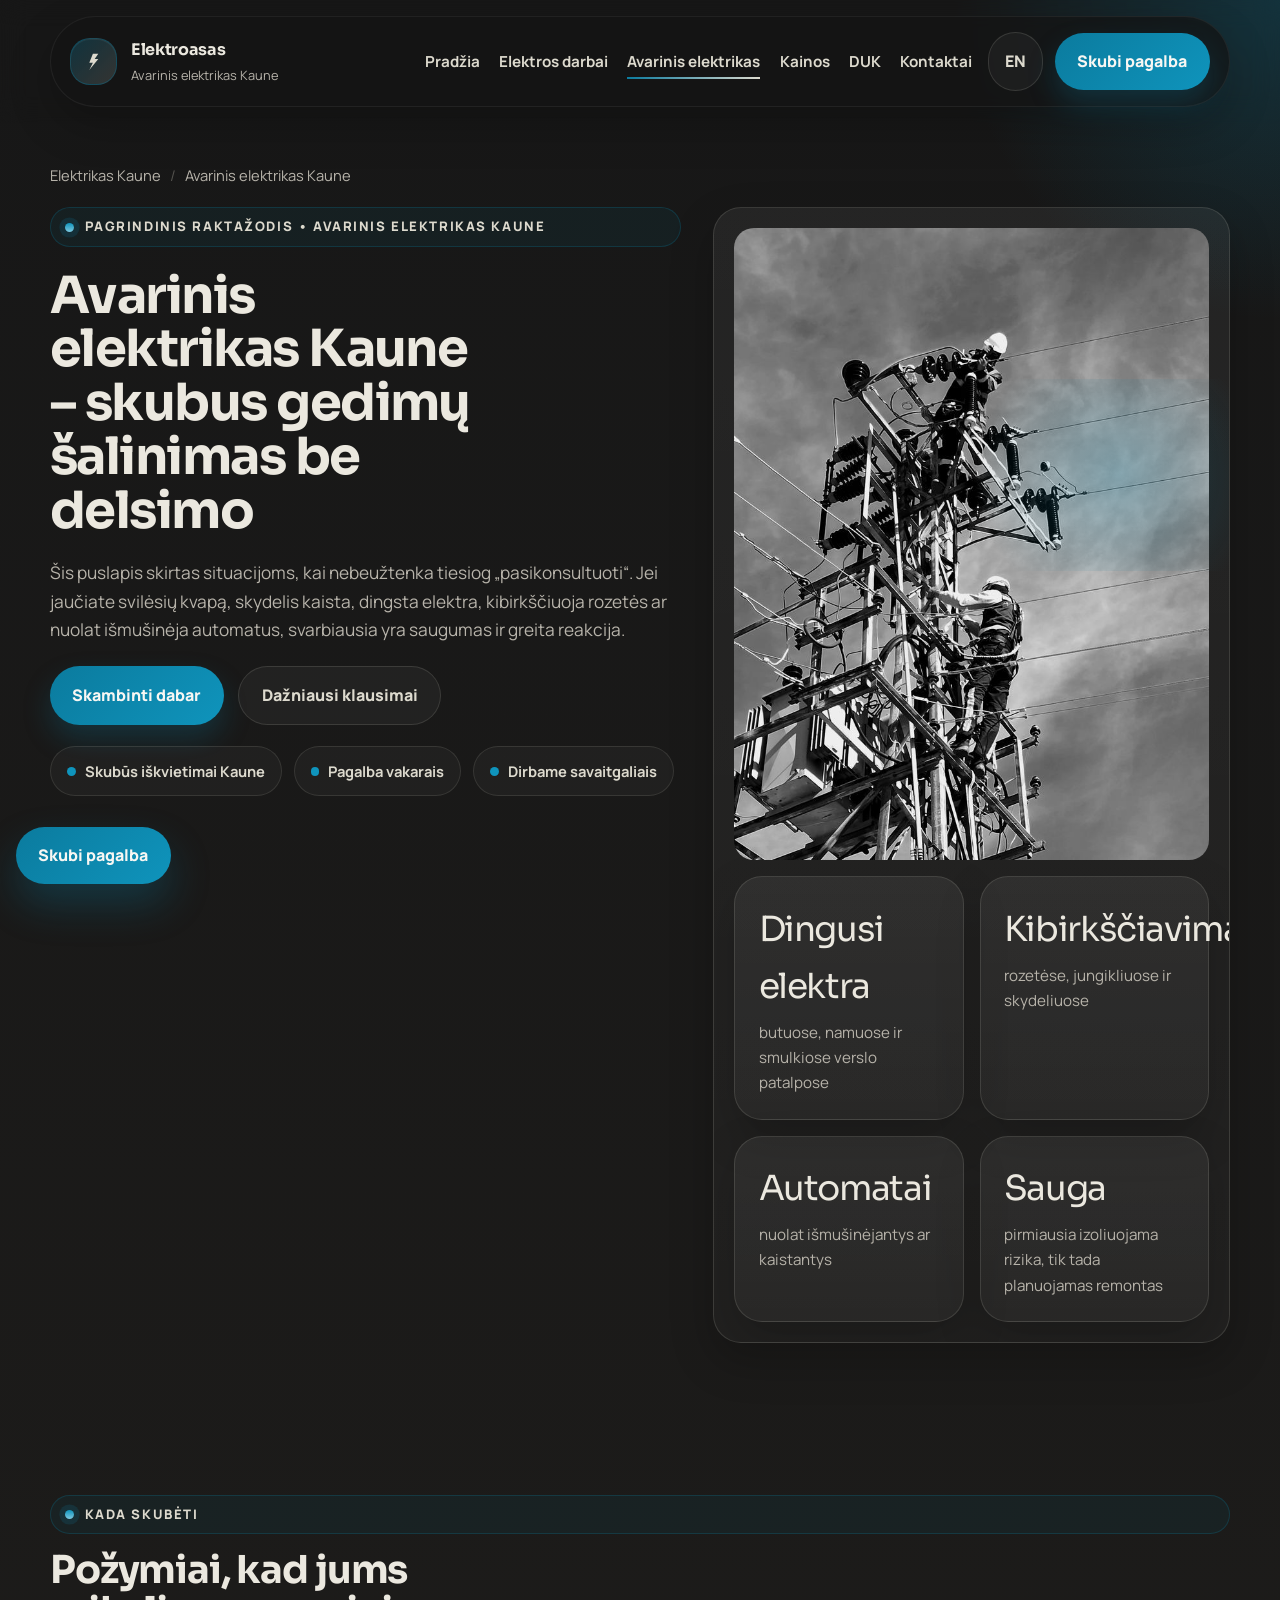
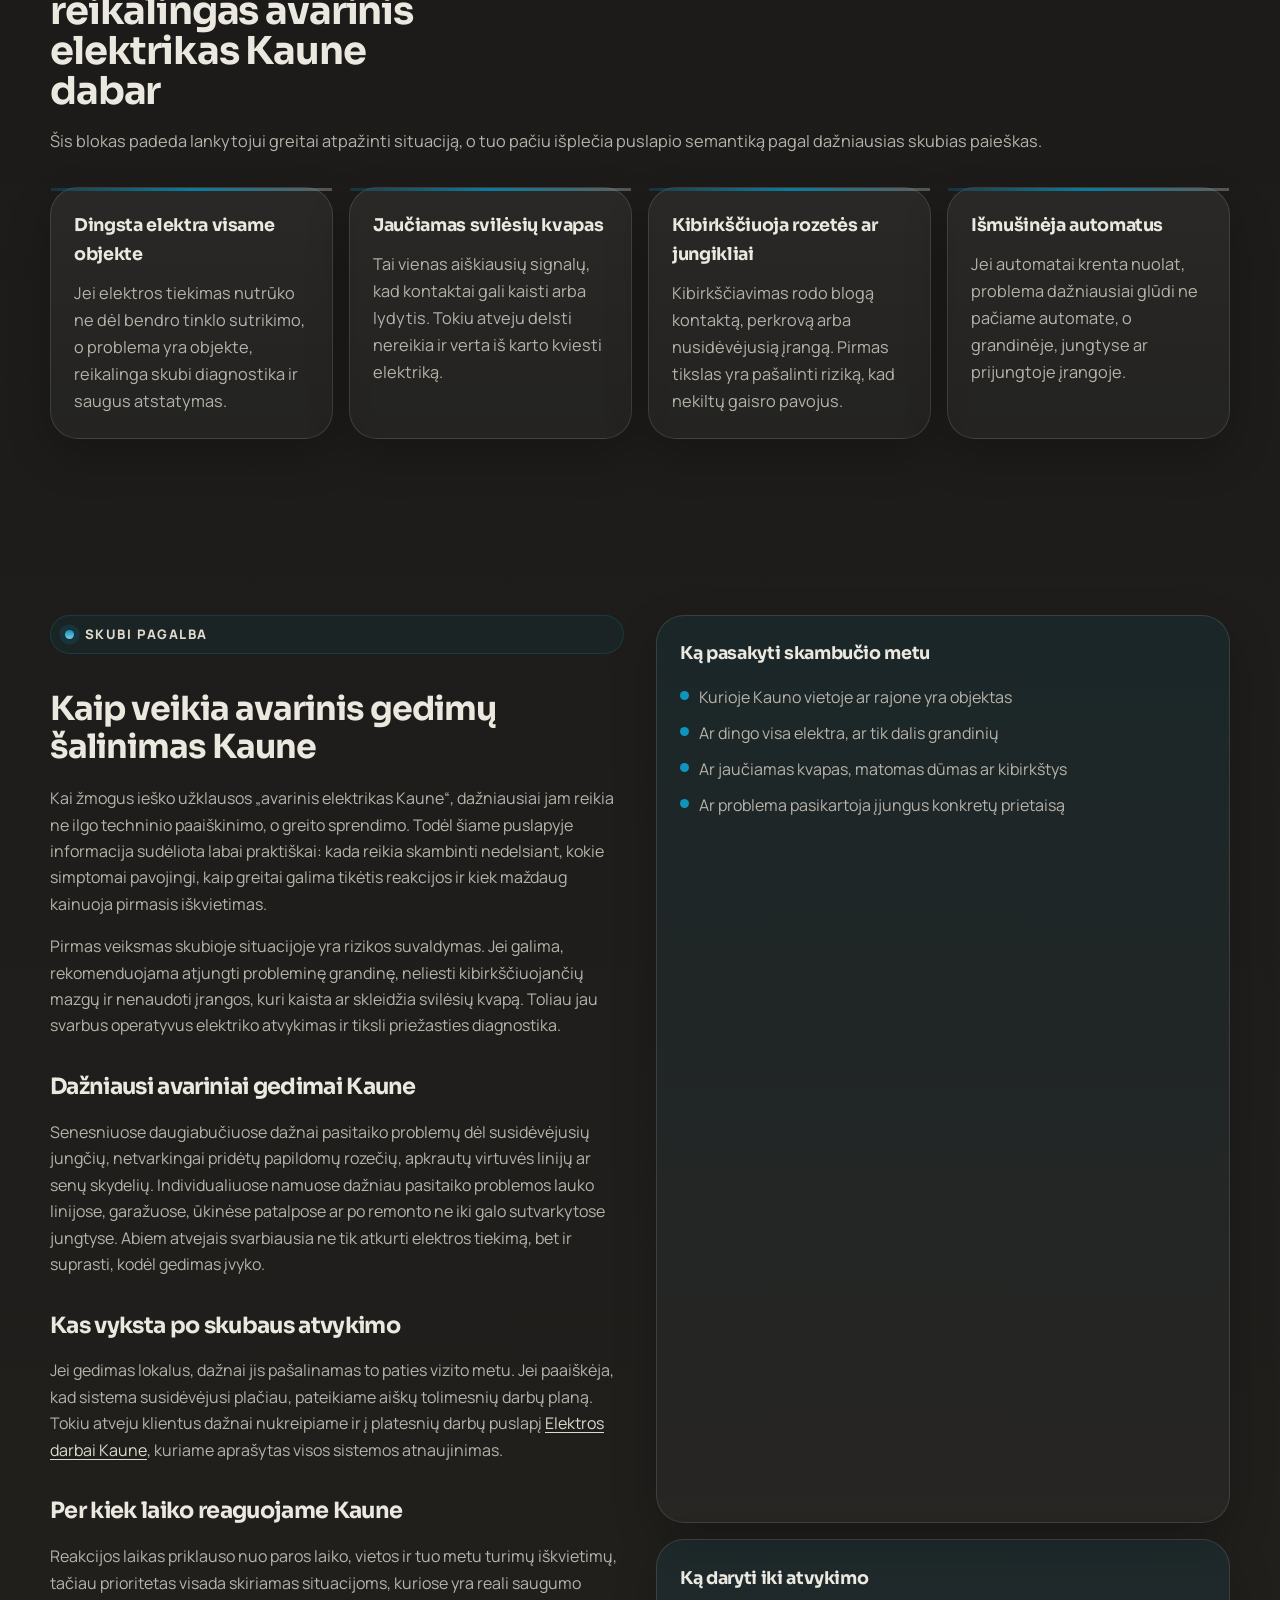
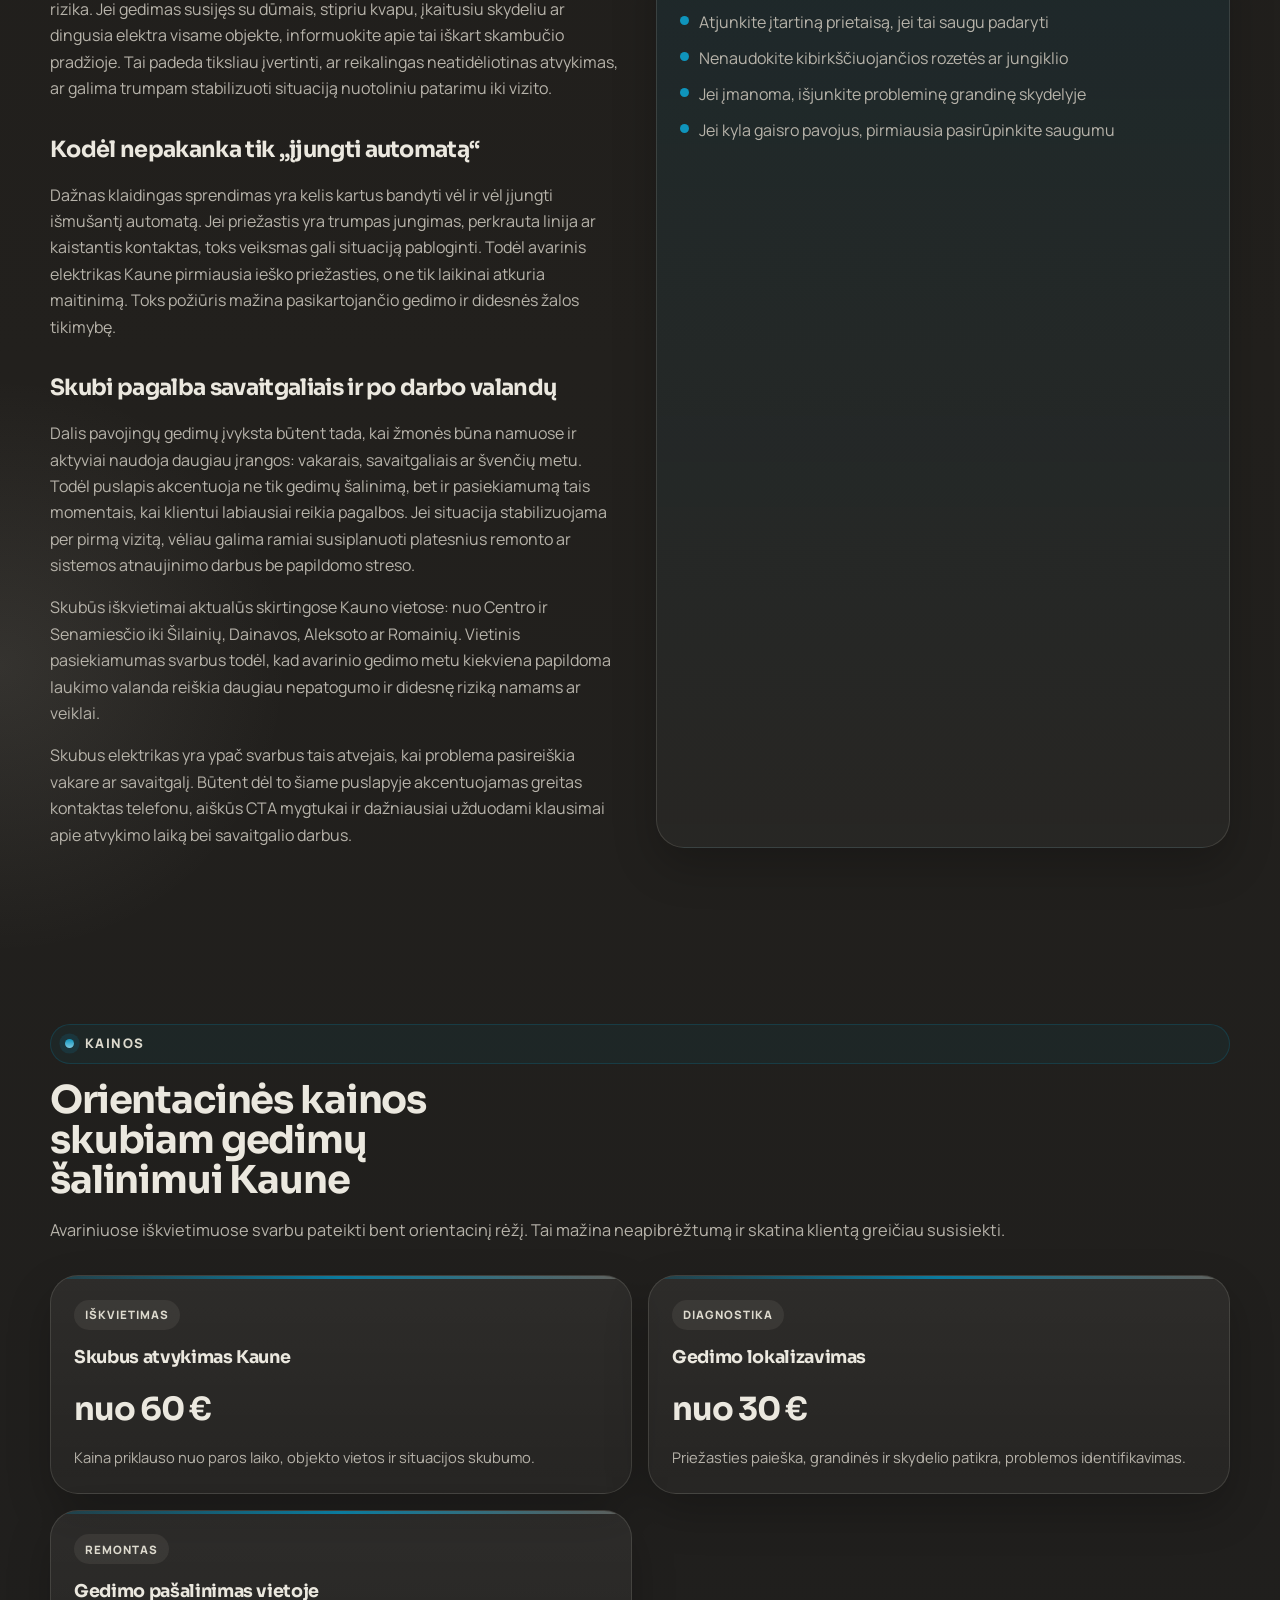
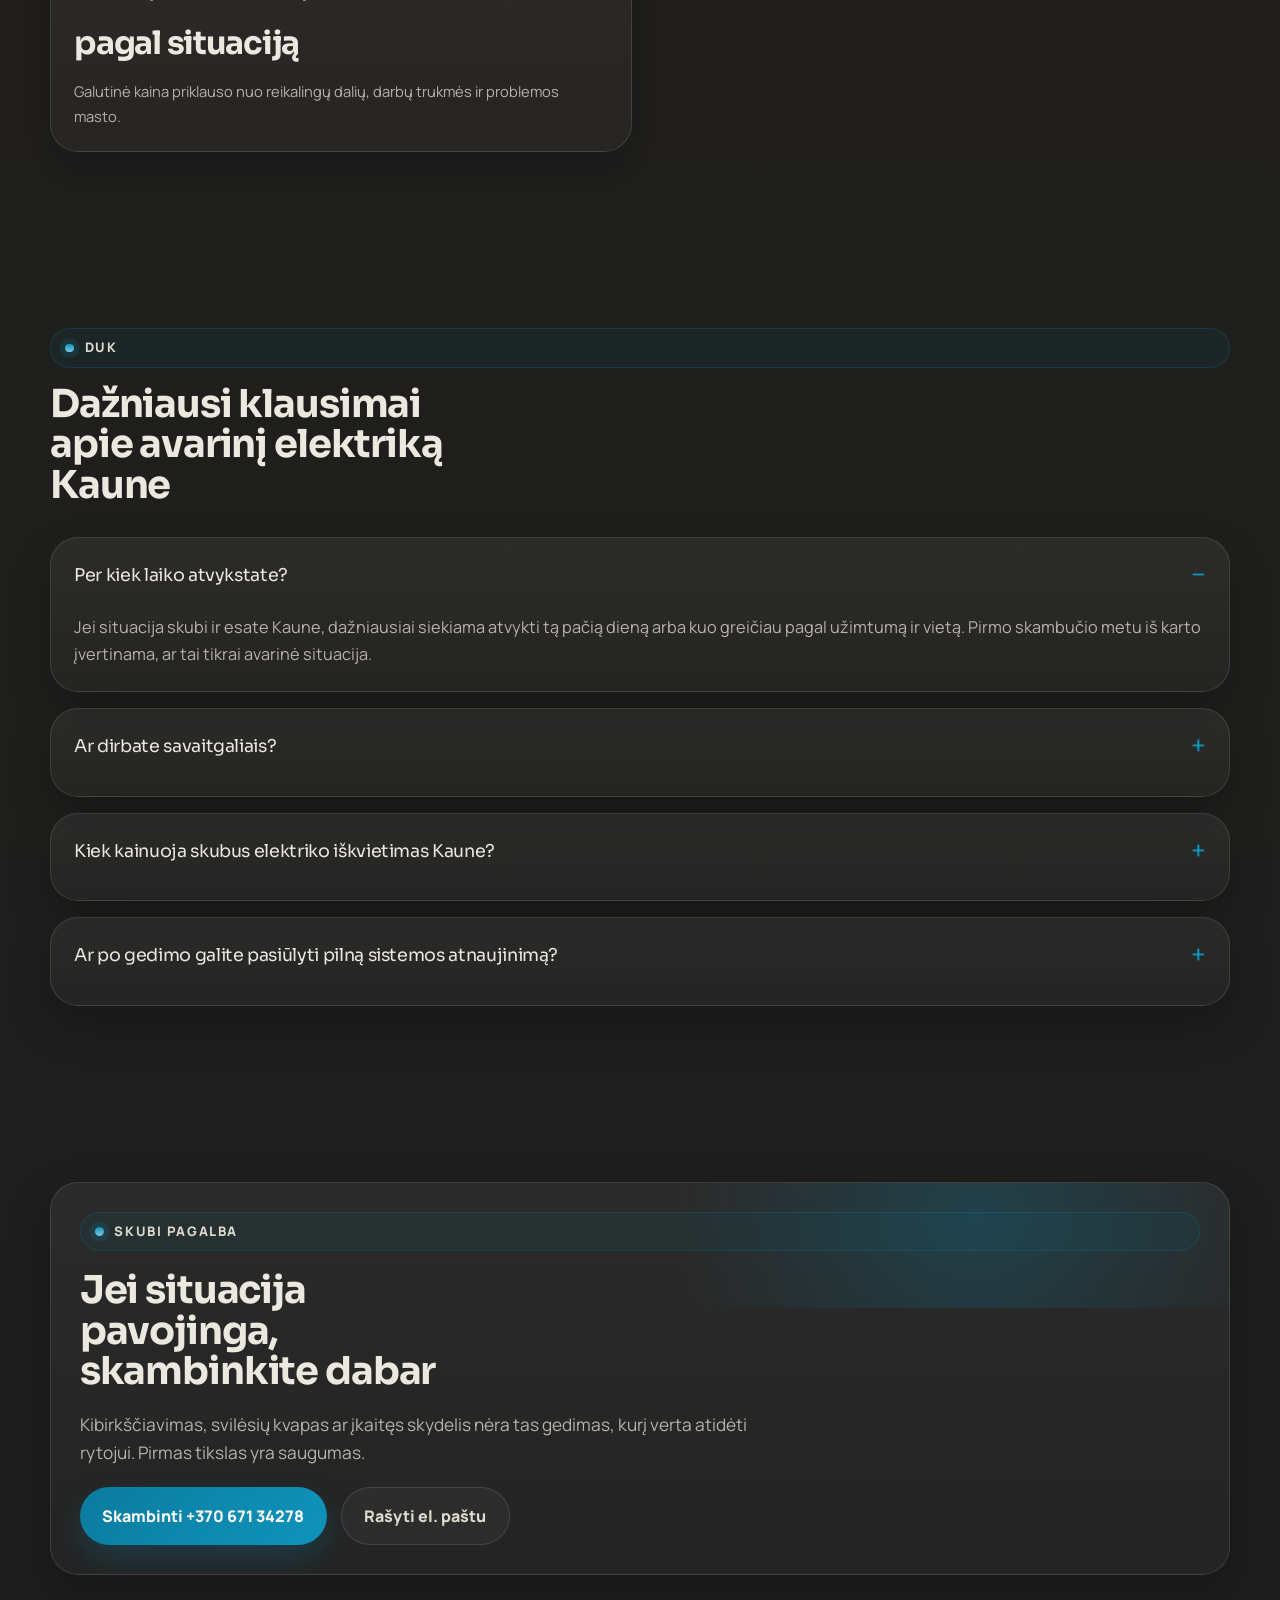
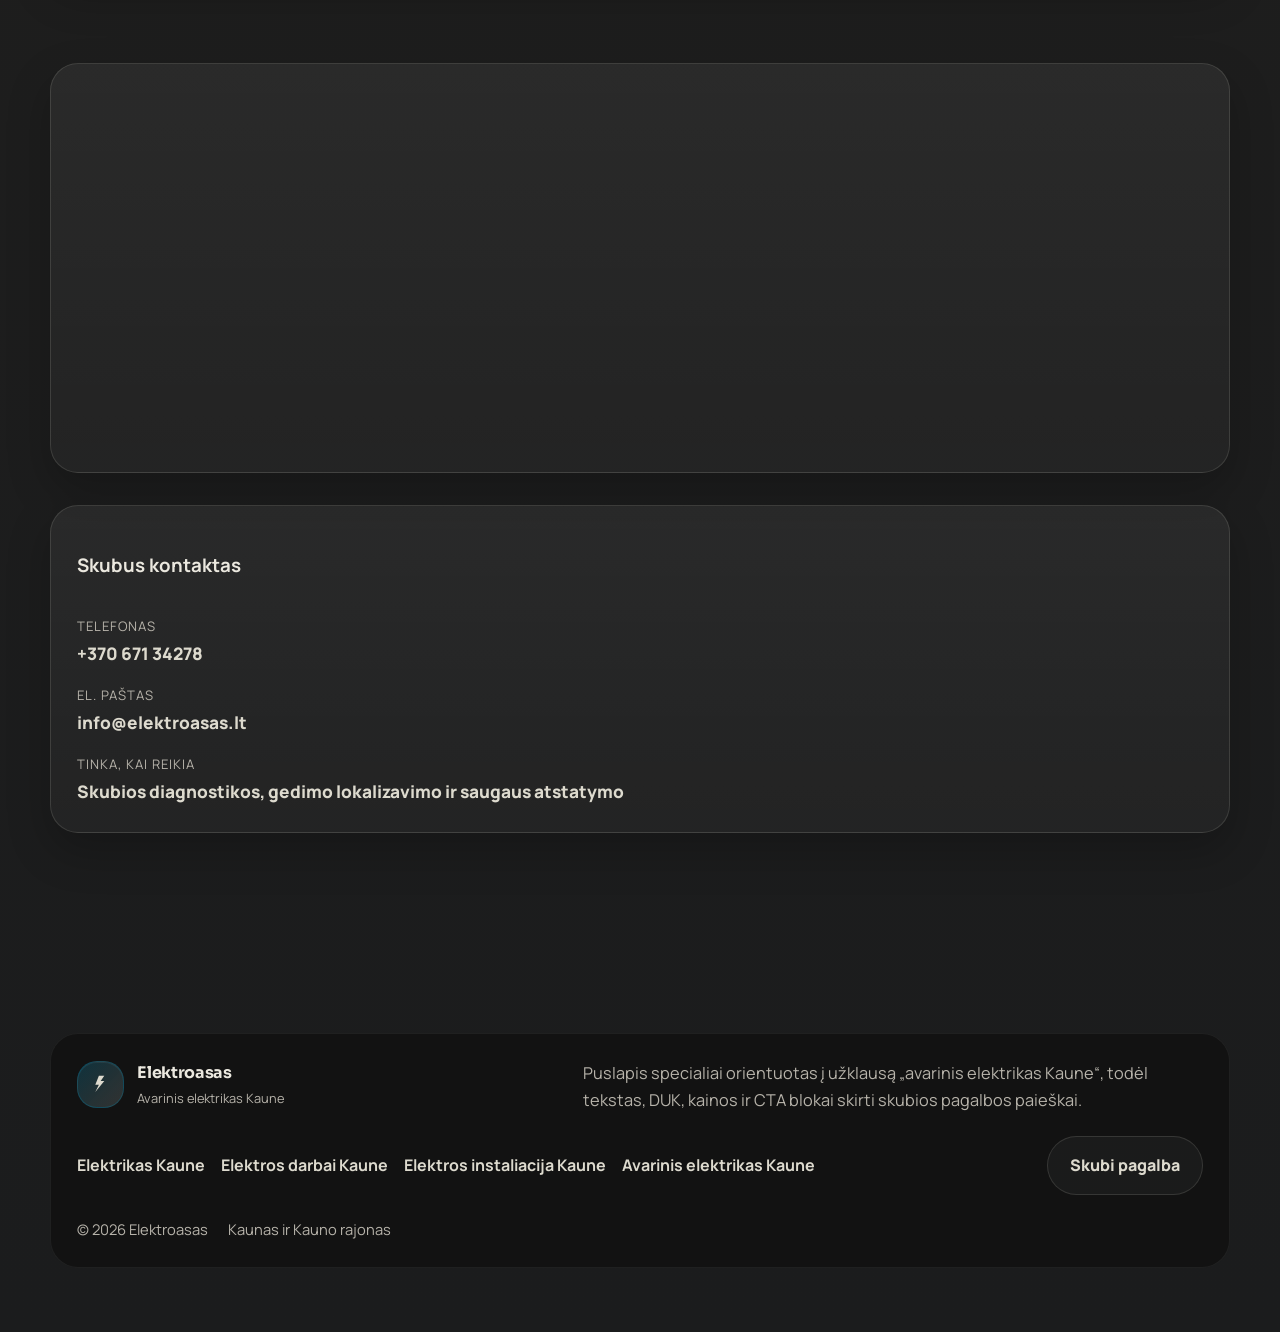
==== avarinis-elektrikas-kaune/index.html @ f8ded27a "Add files via upload" ====
﻿<!DOCTYPE html>
<html lang="lt">
<head>
  <meta charset="UTF-8">
  <meta name="viewport" content="width=device-width, initial-scale=1.0">
  <title>Avarinis elektrikas Kaune | Skubus gedimų šalinimas | Elektroasas</title>
  <meta name="description" content="Avarinis elektrikas Kaune: skubus gedimų šalinimas, išmušinėjantys automatai, dingusi elektra, svilėsių kvapas, kibirkščiavimas ir skydelio problemos. Skambinkite dabar.">
  <meta name="robots" content="index, follow">
  <meta name="theme-color" content="#212121">
  <link rel="canonical" href="./index.html">
  <link rel="alternate" hreflang="lt" href="./index.html">
  <link rel="alternate" hreflang="en" href="../en/index.html">
  <meta property="og:type" content="article">
  <meta property="og:locale" content="lt_LT">
  <meta property="og:title" content="Avarinis elektrikas Kaune | Skubus gedimų šalinimas">
  <meta property="og:description" content="Skubus elektrikas Kaune gedimų šalinimui: dingusi elektra, kibirkščiavimas, skydelio problemos ir savaitgalio iškvietimai.">
  <meta property="og:image" content="../images/paskutinis.jpg">
  <meta property="og:image:alt" content="Avarinis elektrikas Kaune taiso elektros gedimą objekte">
  <link rel="icon" href="../assets/favicon.svg" type="image/svg+xml">
  <link rel="preconnect" href="https://fonts.googleapis.com">
  <link rel="preconnect" href="https://fonts.gstatic.com" crossorigin>
  <link href="https://fonts.googleapis.com/css2?family=Manrope:wght@400;500;700;800&family=Sora:wght@500;700;800&display=swap" rel="stylesheet">
  <link rel="stylesheet" href="../assets/styles.css">
  <script type="application/ld+json">
  {
    "@context": "https://schema.org",
    "@graph": [
      {
        "@type": "Service",
        "@id": "#service",
        "name": "Avarinis elektrikas Kaune",
        "serviceType": "Skubus gedimų šalinimas",
        "areaServed": {
          "@type": "City",
          "name": "Kaunas"
        },
        "provider": {
          "@type": "Electrician",
          "name": "Elektroasas",
          "telephone": "+37067134278"
        },
        "description": "Avarinis elektrikas Kaune, padedantis dingus elektrai, kibirkščiuojant instaliacijai, išmušinėjant automatams ar jaučiant svilėsių kvapą."
      },
      {
        "@type": "BreadcrumbList",
        "@id": "#breadcrumbs",
        "itemListElement": [
          {
            "@type": "ListItem",
            "position": 1,
            "name": "Elektrikas Kaune",
            "item": "../elektrikas-kaune/index.html"
          },
          {
            "@type": "ListItem",
            "position": 2,
            "name": "Avarinis elektrikas Kaune",
            "item": "./index.html"
          }
        ]
      }
    ]
  }
  </script>
</head>
<body>
  <div class="page-shell">
    <header class="site-header">
      <div class="container">
        <div class="header-bar">
          <a class="brand" href="../elektrikas-kaune/index.html" aria-label="Elektroasas pradžia">
            <span class="brand-mark" aria-hidden="true">
              <svg viewBox="0 0 24 24" fill="none">
                <path d="M7 3h10l-4 6h4l-10 12 4-8H7l4-10Z" fill="currentColor"/>
              </svg>
            </span>
            <span class="brand-copy">
              <span class="brand-name">Elektroasas</span>
              <span class="brand-meta">Avarinis elektrikas Kaune</span>
            </span>
          </a>

          <button class="nav-toggle" type="button" data-nav-toggle aria-label="Atidaryti meniu" aria-expanded="false">
            <svg viewBox="0 0 24 24" fill="none" stroke="currentColor" stroke-width="2">
              <path d="M4 7h16M4 12h16M4 17h16"/>
            </svg>
          </button>

          <nav class="nav" data-nav-panel aria-label="Pagrindinė navigacija">
            <div class="nav-links">
              <a class="nav-link" href="../elektrikas-kaune/index.html">Pradžia</a>
              <a class="nav-link" href="../elektros-darbai-kaune/index.html">Elektros darbai</a>
              <a class="nav-link" href="./index.html" aria-current="page">Avarinis elektrikas</a>
              <a class="nav-link" href="#kainos">Kainos</a>
              <a class="nav-link" href="#duk">DUK</a>
              <a class="nav-link" href="#kontaktai">Kontaktai</a>
            </div>
            <div class="nav-actions">
              <a class="language-link" href="../en/index.html" lang="en" hreflang="en">EN</a>
              <a class="nav-phone" href="tel:+37067134278">Skubi pagalba</a>
            </div>
          </nav>
        </div>
      </div>
    </header>

    <main>
      <section class="page-hero">
        <div class="container">
          <ol class="breadcrumbs">
            <li><a href="../elektrikas-kaune/index.html">Elektrikas Kaune</a></li>
            <li><span>Avarinis elektrikas Kaune</span></li>
          </ol>

          <div class="hero-grid">
            <div class="hero-copy reveal">
              <span class="eyebrow">Pagrindinis raktažodis • avarinis elektrikas Kaune</span>
              <h1 class="page-title">Avarinis elektrikas Kaune – skubus gedimų šalinimas be delsimo</h1>
              <p class="lead">Šis puslapis skirtas situacijoms, kai nebeužtenka tiesiog „pasikonsultuoti“. Jei jaučiate svilėsių kvapą, skydelis kaista, dingsta elektra, kibirkščiuoja rozetės ar nuolat išmušinėja automatus, svarbiausia yra saugumas ir greita reakcija.</p>
              <div class="button-row">
                <a class="button button-primary" href="tel:+37067134278">Skambinti dabar</a>
                <a class="button button-secondary" href="#duk">Dažniausi klausimai</a>
              </div>
              <div class="trust-row">
                <span class="trust-pill"><span></span>Skubūs iškvietimai Kaune</span>
                <span class="trust-pill"><span></span>Pagalba vakarais</span>
                <span class="trust-pill"><span></span>Dirbame savaitgaliais</span>
              </div>
            </div>

            <div class="hero-panel reveal" style="--delay: 120ms;">
              <img src="../images/paskutinis.jpg" alt="Avarinis elektrikas Kaune tvarko elektros gedimą" loading="eager">
              <div class="stats-grid">
                <article class="glass-card">
                  <p class="stat-value">Dingusi elektra</p>
                  <p class="stat-label">butuose, namuose ir smulkiose verslo patalpose</p>
                </article>
                <article class="glass-card">
                  <p class="stat-value">Kibirkščiavimas</p>
                  <p class="stat-label">rozetėse, jungikliuose ir skydeliuose</p>
                </article>
                <article class="glass-card">
                  <p class="stat-value">Automatai</p>
                  <p class="stat-label">nuolat išmušinėjantys ar kaistantys</p>
                </article>
                <article class="glass-card">
                  <p class="stat-value">Sauga</p>
                  <p class="stat-label">pirmiausia izoliuojama rizika, tik tada planuojamas remontas</p>
                </article>
              </div>
            </div>
          </div>
        </div>
      </section>

      <section class="section">
        <div class="container">
          <div class="section-head reveal">
            <span class="eyebrow">Kada skubėti</span>
            <h2 class="section-title">Požymiai, kad jums reikalingas avarinis elektrikas Kaune dabar</h2>
            <p class="section-text">Šis blokas padeda lankytojui greitai atpažinti situaciją, o tuo pačiu išplečia puslapio semantiką pagal dažniausias skubias paieškas.</p>
          </div>

          <div class="cards-grid cards-4">
            <article class="detail-card reveal">
              <h3>Dingsta elektra visame objekte</h3>
              <p class="card-text">Jei elektros tiekimas nutrūko ne dėl bendro tinklo sutrikimo, o problema yra objekte, reikalinga skubi diagnostika ir saugus atstatymas.</p>
            </article>
            <article class="detail-card reveal" style="--delay: 70ms;">
              <h3>Jaučiamas svilėsių kvapas</h3>
              <p class="card-text">Tai vienas aiškiausių signalų, kad kontaktai gali kaisti arba lydytis. Tokiu atveju delsti nereikia ir verta iš karto kviesti elektriką.</p>
            </article>
            <article class="detail-card reveal" style="--delay: 140ms;">
              <h3>Kibirkščiuoja rozetės ar jungikliai</h3>
              <p class="card-text">Kibirkščiavimas rodo blogą kontaktą, perkrovą arba nusidėvėjusią įrangą. Pirmas tikslas yra pašalinti riziką, kad nekiltų gaisro pavojus.</p>
            </article>
            <article class="detail-card reveal" style="--delay: 210ms;">
              <h3>Išmušinėja automatus</h3>
              <p class="card-text">Jei automatai krenta nuolat, problema dažniausiai glūdi ne pačiame automate, o grandinėje, jungtyse ar prijungtoje įrangoje.</p>
            </article>
          </div>
        </div>
      </section>

      <section class="section">
        <div class="container">
          <div class="split-grid">
            <article class="seo-copy reveal">
              <span class="eyebrow">Skubi pagalba</span>
              <h2>Kaip veikia avarinis gedimų šalinimas Kaune</h2>
              <p>Kai žmogus ieško užklausos „avarinis elektrikas Kaune“, dažniausiai jam reikia ne ilgo techninio paaiškinimo, o greito sprendimo. Todėl šiame puslapyje informacija sudėliota labai praktiškai: kada reikia skambinti nedelsiant, kokie simptomai pavojingi, kaip greitai galima tikėtis reakcijos ir kiek maždaug kainuoja pirmasis iškvietimas.</p>
              <p>Pirmas veiksmas skubioje situacijoje yra rizikos suvaldymas. Jei galima, rekomenduojama atjungti probleminę grandinę, neliesti kibirkščiuojančių mazgų ir nenaudoti įrangos, kuri kaista ar skleidžia svilėsių kvapą. Toliau jau svarbus operatyvus elektriko atvykimas ir tiksli priežasties diagnostika.</p>
              <h3>Dažniausi avariniai gedimai Kaune</h3>
              <p>Senesniuose daugiabučiuose dažnai pasitaiko problemų dėl susidėvėjusių jungčių, netvarkingai pridėtų papildomų rozečių, apkrautų virtuvės linijų ar senų skydelių. Individualiuose namuose dažniau pasitaiko problemos lauko linijose, garažuose, ūkinėse patalpose ar po remonto ne iki galo sutvarkytose jungtyse. Abiem atvejais svarbiausia ne tik atkurti elektros tiekimą, bet ir suprasti, kodėl gedimas įvyko.</p>
              <h3>Kas vyksta po skubaus atvykimo</h3>
              <p>Jei gedimas lokalus, dažnai jis pašalinamas to paties vizito metu. Jei paaiškėja, kad sistema susidėvėjusi plačiau, pateikiame aiškų tolimesnių darbų planą. Tokiu atveju klientus dažnai nukreipiame ir į platesnių darbų puslapį <a class="text-link" href="../elektros-darbai-kaune/index.html">Elektros darbai Kaune</a>, kuriame aprašytas visos sistemos atnaujinimas.</p>
              <h3>Per kiek laiko reaguojame Kaune</h3>
              <p>Reakcijos laikas priklauso nuo paros laiko, vietos ir tuo metu turimų iškvietimų, tačiau prioritetas visada skiriamas situacijoms, kuriose yra reali saugumo rizika. Jei gedimas susijęs su dūmais, stipriu kvapu, įkaitusiu skydeliu ar dingusia elektra visame objekte, informuokite apie tai iškart skambučio pradžioje. Tai padeda tiksliau įvertinti, ar reikalingas neatidėliotinas atvykimas, ar galima trumpam stabilizuoti situaciją nuotoliniu patarimu iki vizito.</p>
              <h3>Kodėl nepakanka tik „įjungti automatą“</h3>
              <p>Dažnas klaidingas sprendimas yra kelis kartus bandyti vėl ir vėl įjungti išmušantį automatą. Jei priežastis yra trumpas jungimas, perkrauta linija ar kaistantis kontaktas, toks veiksmas gali situaciją pabloginti. Todėl avarinis elektrikas Kaune pirmiausia ieško priežasties, o ne tik laikinai atkuria maitinimą. Toks požiūris mažina pasikartojančio gedimo ir didesnės žalos tikimybę.</p>
              <h3>Skubi pagalba savaitgaliais ir po darbo valandų</h3>
              <p>Dalis pavojingų gedimų įvyksta būtent tada, kai žmonės būna namuose ir aktyviai naudoja daugiau įrangos: vakarais, savaitgaliais ar švenčių metu. Todėl puslapis akcentuoja ne tik gedimų šalinimą, bet ir pasiekiamumą tais momentais, kai klientui labiausiai reikia pagalbos. Jei situacija stabilizuojama per pirmą vizitą, vėliau galima ramiai susiplanuoti platesnius remonto ar sistemos atnaujinimo darbus be papildomo streso.</p>
              <p>Skubūs iškvietimai aktualūs skirtingose Kauno vietose: nuo Centro ir Senamiesčio iki Šilainių, Dainavos, Aleksoto ar Romainių. Vietinis pasiekiamumas svarbus todėl, kad avarinio gedimo metu kiekviena papildoma laukimo valanda reiškia daugiau nepatogumo ir didesnę riziką namams ar veiklai.</p>
              <p>Skubus elektrikas yra ypač svarbus tais atvejais, kai problema pasireiškia vakare ar savaitgalį. Būtent dėl to šiame puslapyje akcentuojamas greitas kontaktas telefonu, aiškūs CTA mygtukai ir dažniausiai užduodami klausimai apie atvykimo laiką bei savaitgalio darbus.</p>
            </article>

            <div class="panel-grid reveal" style="--delay: 120ms;">
              <article class="notice-card">
                <h3>Ką pasakyti skambučio metu</h3>
                <ul class="check-list">
                  <li>Kurioje Kauno vietoje ar rajone yra objektas</li>
                  <li>Ar dingo visa elektra, ar tik dalis grandinių</li>
                  <li>Ar jaučiamas kvapas, matomas dūmas ar kibirkštys</li>
                  <li>Ar problema pasikartoja įjungus konkretų prietaisą</li>
                </ul>
              </article>
              <article class="notice-card">
                <h3>Ką daryti iki atvykimo</h3>
                <ul class="check-list">
                  <li>Atjunkite įtartiną prietaisą, jei tai saugu padaryti</li>
                  <li>Nenaudokite kibirkščiuojančios rozetės ar jungiklio</li>
                  <li>Jei įmanoma, išjunkite probleminę grandinę skydelyje</li>
                  <li>Jei kyla gaisro pavojus, pirmiausia pasirūpinkite saugumu</li>
                </ul>
              </article>
            </div>
          </div>
        </div>
      </section>

      <section class="section" id="kainos">
        <div class="container">
          <div class="section-head reveal">
            <span class="eyebrow">Kainos</span>
            <h2 class="section-title">Orientacinės kainos skubiam gedimų šalinimui Kaune</h2>
            <p class="section-text">Avariniuose iškvietimuose svarbu pateikti bent orientacinį rėžį. Tai mažina neapibrėžtumą ir skatina klientą greičiau susisiekti.</p>
          </div>

          <div class="pricing-grid pricing-3">
            <article class="pricing-card reveal">
              <span class="card-tag">Iškvietimas</span>
              <h3>Skubus atvykimas Kaune</h3>
              <p class="pricing-price"><strong>nuo 60 €</strong></p>
              <p class="pricing-note">Kaina priklauso nuo paros laiko, objekto vietos ir situacijos skubumo.</p>
            </article>
            <article class="pricing-card reveal" style="--delay: 80ms;">
              <span class="card-tag">Diagnostika</span>
              <h3>Gedimo lokalizavimas</h3>
              <p class="pricing-price"><strong>nuo 30 €</strong></p>
              <p class="pricing-note">Priežasties paieška, grandinės ir skydelio patikra, problemos identifikavimas.</p>
            </article>
            <article class="pricing-card reveal" style="--delay: 160ms;">
              <span class="card-tag">Remontas</span>
              <h3>Gedimo pašalinimas vietoje</h3>
              <p class="pricing-price"><strong>pagal situaciją</strong></p>
              <p class="pricing-note">Galutinė kaina priklauso nuo reikalingų dalių, darbų trukmės ir problemos masto.</p>
            </article>
          </div>
        </div>
      </section>

      <section class="section" id="duk">
        <div class="container">
          <div class="section-head reveal">
            <span class="eyebrow">DUK</span>
            <h2 class="section-title">Dažniausi klausimai apie avarinį elektriką Kaune</h2>
          </div>

          <div class="faq-list">
            <details class="faq-item reveal" open>
              <summary>Per kiek laiko atvykstate?</summary>
              <p class="faq-answer">Jei situacija skubi ir esate Kaune, dažniausiai siekiama atvykti tą pačią dieną arba kuo greičiau pagal užimtumą ir vietą. Pirmo skambučio metu iš karto įvertinama, ar tai tikrai avarinė situacija.</p>
            </details>
            <details class="faq-item reveal" style="--delay: 60ms;">
              <summary>Ar dirbate savaitgaliais?</summary>
              <p class="faq-answer">Taip, avarinis elektrikas Kaune gali atvykti ir savaitgaliais, kai problema nebegali laukti darbo dienos. Tai ypač aktualu kibirkščiavimo, kvapo ar visiško elektros dingimo atvejais.</p>
            </details>
            <details class="faq-item reveal" style="--delay: 120ms;">
              <summary>Kiek kainuoja skubus elektriko iškvietimas Kaune?</summary>
              <p class="faq-answer">Skubaus iškvietimo kaina dažniausiai prasideda nuo 60 eurų, tačiau tikslų įvertinimą lemia atvykimo laikas, gedimo sudėtingumas ir tai, ar remontas atliekamas iš karto vietoje.</p>
            </details>
            <details class="faq-item reveal" style="--delay: 180ms;">
              <summary>Ar po gedimo galite pasiūlyti pilną sistemos atnaujinimą?</summary>
              <p class="faq-answer">Taip. Jei paaiškėja, kad problema susijusi su visa instaliacija ar skydeliu, galime suplanuoti platesnius darbus. Tokiais atvejais tęsiame projektą kaip pilnus elektros darbus Kaune.</p>
            </details>
          </div>
        </div>
      </section>

      <section class="section" id="kontaktai">
        <div class="container">
          <div class="cta-panel reveal">
            <span class="eyebrow">Skubi pagalba</span>
            <h2 class="cta-title">Jei situacija pavojinga, skambinkite dabar</h2>
            <p class="lead">Kibirkščiavimas, svilėsių kvapas ar įkaitęs skydelis nėra tas gedimas, kurį verta atidėti rytojui. Pirmas tikslas yra saugumas.</p>
            <div class="button-row">
              <a class="button button-primary" href="tel:+37067134278">Skambinti +370 671 34278</a>
              <a class="button button-secondary" href="mailto:info@elektroasas.lt">Rašyti el. paštu</a>
            </div>
          </div>

          <div class="contact-grid section">
            <div class="map-card reveal">
              <iframe title="Avarinio elektriko Kaune aptarnaujama teritorija" loading="lazy" referrerpolicy="no-referrer-when-downgrade" src="https://www.google.com/maps?q=Kaunas%2C%20Lithuania&z=12&output=embed"></iframe>
            </div>
            <aside class="contact-card reveal" style="--delay: 100ms;">
              <h3>Skubus kontaktas</h3>
              <div class="contact-line">
                <span class="contact-label">Telefonas</span>
                <a class="contact-value" href="tel:+37067134278">+370 671 34278</a>
              </div>
              <div class="contact-line">
                <span class="contact-label">El. paštas</span>
                <a class="contact-value" href="mailto:info@elektroasas.lt">info@elektroasas.lt</a>
              </div>
              <div class="contact-line">
                <span class="contact-label">Tinka, kai reikia</span>
                <span class="contact-value">Skubios diagnostikos, gedimo lokalizavimo ir saugaus atstatymo</span>
              </div>
            </aside>
          </div>
        </div>
      </section>
    </main>

    <footer class="footer">
      <div class="container">
        <div class="footer-inner">
          <div class="footer-top">
            <div>
              <a class="brand" href="../elektrikas-kaune/index.html">
                <span class="brand-mark" aria-hidden="true">
                  <svg viewBox="0 0 24 24" fill="none">
                    <path d="M7 3h10l-4 6h4l-10 12 4-8H7l4-10Z" fill="currentColor"/>
                  </svg>
                </span>
                <span class="brand-copy">
                  <span class="brand-name">Elektroasas</span>
                  <span class="brand-meta">Avarinis elektrikas Kaune</span>
                </span>
              </a>
            </div>
            <p class="footer-copy">Puslapis specialiai orientuotas į užklausą „avarinis elektrikas Kaune“, todėl tekstas, DUK, kainos ir CTA blokai skirti skubios pagalbos paieškai.</p>
          </div>
          <div class="footer-nav">
            <div class="footer-links">
              <a href="../elektrikas-kaune/index.html">Elektrikas Kaune</a>
              <a href="../elektros-darbai-kaune/index.html">Elektros darbai Kaune</a>
              <a href="../elektros-instaliacija-kaune/index.html">Elektros instaliacija Kaune</a>
              <a href="./index.html">Avarinis elektrikas Kaune</a>
            </div>
            <a class="button button-secondary" href="tel:+37067134278">Skubi pagalba</a>
          </div>
          <div class="footer-meta">
            <span>© <span data-year></span> Elektroasas</span>
            <span>Kaunas ir Kauno rajonas</span>
          </div>
        </div>
      </div>
    </footer>

    <div class="sticky-call">
      <a class="button button-primary" href="tel:+37067134278">Skubi pagalba</a>
    </div>
  </div>

  <script src="../assets/app.js"></script>
</body>
</html>
---- assets/styles.css ----
:root {
  --color-dark: #212121;
  --color-dark-soft: #2b2b2b;
  --color-accent: #0b7b9e;
  --color-accent-strong: #0f94bc;
  --color-light: #dddace;
  --color-white: #f8f7f3;
  --color-text: #ebe8df;
  --color-muted: #b7b3aa;
  --color-border: rgba(221, 218, 206, 0.14);
  --color-shadow: rgba(0, 0, 0, 0.28);
  --max-width: 1180px;
  --radius-lg: 28px;
  --radius-md: 22px;
  --shadow-lg: 0 28px 70px var(--color-shadow);
  --shadow-md: 0 18px 44px rgba(0, 0, 0, 0.22);
  --transition: 220ms ease;
}

*,
*::before,
*::after {
  box-sizing: border-box;
}

html {
  scroll-behavior: smooth;
}

body {
  margin: 0;
  font-family: "Manrope", system-ui, sans-serif;
  color: var(--color-text);
  background:
    radial-gradient(circle at top right, rgba(11, 123, 158, 0.28), transparent 20rem),
    radial-gradient(circle at left center, rgba(221, 218, 206, 0.1), transparent 18rem),
    linear-gradient(180deg, #171717 0%, #22201d 46%, #1b1c1d 100%);
  min-height: 100vh;
  line-height: 1.65;
}

body::before {
  content: "";
  position: fixed;
  inset: 0;
  background-image:
    linear-gradient(rgba(255, 255, 255, 0.025) 1px, transparent 1px),
    linear-gradient(90deg, rgba(255, 255, 255, 0.025) 1px, transparent 1px);
  background-size: 42px 42px;
  opacity: 0.2;
  pointer-events: none;
  z-index: -1;
}

img {
  display: block;
  width: 100%;
  height: auto;
}

a {
  color: inherit;
  text-decoration: none;
}

button,
input,
textarea,
select {
  font: inherit;
}

.page-shell {
  overflow: clip;
}

.container {
  width: min(calc(100% - 2rem), var(--max-width));
  margin-inline: auto;
}

.section {
  padding: 5.5rem 0;
}

.section-tight {
  padding-top: 2rem;
}

.eyebrow {
  display: inline-flex;
  align-items: center;
  gap: 0.65rem;
  padding: 0.5rem 0.9rem;
  border: 1px solid rgba(11, 123, 158, 0.25);
  border-radius: 999px;
  background: rgba(11, 123, 158, 0.08);
  color: var(--color-light);
  font-size: 0.82rem;
  font-weight: 800;
  letter-spacing: 0.12em;
  text-transform: uppercase;
}

.eyebrow::before {
  content: "";
  width: 0.55rem;
  height: 0.55rem;
  border-radius: 999px;
  background: linear-gradient(180deg, var(--color-accent-strong), #7cc9e1);
  box-shadow: 0 0 0 0.35rem rgba(11, 123, 158, 0.18);
}

.section-head {
  display: grid;
  gap: 1rem;
  margin-bottom: 2rem;
}

.section-title,
.hero-title,
.page-title,
.cta-title {
  margin: 0;
  font-family: "Sora", "Manrope", sans-serif;
  line-height: 1.05;
  letter-spacing: -0.03em;
}

.hero-title {
  font-size: clamp(2.35rem, 4.3vw, 4.6rem);
  max-width: 13ch;
}

.page-title {
  font-size: clamp(2rem, 4vw, 4rem);
  max-width: 11ch;
}

.section-title {
  font-size: clamp(1.85rem, 3vw, 3rem);
  max-width: 14ch;
}

.section-text,
.hero-text,
.lead,
.card-text,
.faq-answer,
.footer-copy {
  margin: 0;
  color: var(--color-muted);
  font-size: 1.02rem;
}

.hero-text,
.lead {
  font-size: 1.08rem;
  max-width: 62ch;
}

.button-row,
.inline-actions {
  display: flex;
  flex-wrap: wrap;
  gap: 0.9rem;
}

.button,
.nav-phone,
.language-link {
  display: inline-flex;
  align-items: center;
  justify-content: center;
  gap: 0.55rem;
  padding: 0.95rem 1.4rem;
  border-radius: 999px;
  font-weight: 800;
  transition: transform var(--transition), background var(--transition), border-color var(--transition), color var(--transition), box-shadow var(--transition);
}

.button:hover,
.nav-phone:hover,
.language-link:hover {
  transform: translateY(-2px);
}

.button-primary,
.nav-phone {
  background: linear-gradient(135deg, var(--color-accent), var(--color-accent-strong));
  color: var(--color-white);
  box-shadow: 0 14px 28px rgba(11, 123, 158, 0.25);
}

.button-secondary,
.language-link {
  background: rgba(255, 255, 255, 0.04);
  border: 1px solid var(--color-border);
  color: var(--color-light);
}

.button-ghost {
  border: 1px solid rgba(221, 218, 206, 0.18);
  background: transparent;
  color: var(--color-light);
}

.site-header {
  position: sticky;
  top: 0;
  z-index: 100;
  padding: 1rem 0;
  backdrop-filter: blur(14px);
}

.site-header.is-scrolled {
  background: rgba(18, 18, 18, 0.72);
  border-bottom: 1px solid rgba(255, 255, 255, 0.06);
}

.header-bar {
  display: flex;
  align-items: center;
  justify-content: space-between;
  gap: 1rem;
  padding: 0.95rem 1.2rem;
  border: 1px solid rgba(255, 255, 255, 0.06);
  border-radius: 999px;
  background: rgba(20, 20, 20, 0.72);
  box-shadow: var(--shadow-md);
}

.brand {
  display: inline-flex;
  align-items: center;
  gap: 0.85rem;
  min-width: 0;
}

.brand-mark {
  display: grid;
  place-items: center;
  width: 2.95rem;
  height: 2.95rem;
  border-radius: 20px;
  background: linear-gradient(135deg, rgba(11, 123, 158, 0.3), rgba(221, 218, 206, 0.16));
  border: 1px solid rgba(11, 123, 158, 0.35);
  box-shadow: inset 0 1px 0 rgba(255, 255, 255, 0.06);
}

.brand-mark svg {
  width: 1.35rem;
  height: 1.35rem;
  color: var(--color-light);
}

.brand-copy {
  display: grid;
  gap: 0.08rem;
}

.brand-name {
  font-family: "Sora", "Manrope", sans-serif;
  font-size: 1rem;
  font-weight: 700;
  letter-spacing: -0.02em;
}

.brand-meta {
  color: var(--color-muted);
  font-size: 0.8rem;
}

.nav {
  display: flex;
  align-items: center;
  gap: 1rem;
}

.nav-links {
  display: flex;
  align-items: center;
  gap: 1.2rem;
}

.nav-link {
  position: relative;
  color: var(--color-light);
  font-weight: 700;
  font-size: 0.95rem;
}

.nav-link::after {
  content: "";
  position: absolute;
  left: 0;
  bottom: -0.32rem;
  width: 100%;
  height: 2px;
  transform: scaleX(0);
  transform-origin: left;
  background: linear-gradient(90deg, var(--color-accent), var(--color-light));
  transition: transform var(--transition);
}

.nav-link:hover::after,
.nav-link[aria-current="page"]::after {
  transform: scaleX(1);
}

.nav-actions {
  display: flex;
  align-items: center;
  gap: 0.75rem;
}

.language-link {
  min-width: 3.35rem;
  padding-inline: 1rem;
}

.nav-toggle {
  display: none;
  width: 3rem;
  height: 3rem;
  padding: 0;
  border: 1px solid var(--color-border);
  border-radius: 999px;
  background: rgba(255, 255, 255, 0.04);
  color: var(--color-light);
}

.nav-toggle svg {
  width: 1.15rem;
  height: 1.15rem;
}

.hero {
  padding: 3rem 0 4.25rem;
}

.hero-grid,
.split-grid,
.contact-grid {
  display: grid;
  gap: 2rem;
}

.hero-grid {
  grid-template-columns: minmax(0, 1.1fr) minmax(20rem, 0.9fr);
  align-items: center;
}

.hero-copy {
  display: grid;
  gap: 1.35rem;
}

.highlight {
  display: inline;
  color: var(--color-light);
  background-image: linear-gradient(180deg, transparent 58%, rgba(11, 123, 158, 0.38) 0);
}

.trust-row {
  display: flex;
  flex-wrap: wrap;
  gap: 0.75rem;
}

.trust-pill {
  display: inline-flex;
  align-items: center;
  gap: 0.55rem;
  padding: 0.72rem 1rem;
  border: 1px solid rgba(221, 218, 206, 0.12);
  border-radius: 999px;
  background: rgba(255, 255, 255, 0.03);
  color: var(--color-light);
  font-size: 0.92rem;
  font-weight: 700;
}

.trust-pill span {
  width: 0.55rem;
  height: 0.55rem;
  border-radius: 999px;
  background: var(--color-accent-strong);
}

.hero-panel,
.glass-card,
.service-card,
.feature-card,
.review-card,
.pricing-card,
.faq-item,
.contact-card,
.map-card,
.cta-panel,
.timeline-step,
.detail-card,
.list-card,
.notice-card {
  border: 1px solid var(--color-border);
  border-radius: var(--radius-lg);
  background: linear-gradient(180deg, rgba(255, 255, 255, 0.06), rgba(255, 255, 255, 0.03));
  box-shadow: var(--shadow-md);
}

.hero-panel {
  position: relative;
  padding: 1.25rem;
  overflow: hidden;
}

.hero-panel::before,
.cta-panel::before {
  content: "";
  position: absolute;
  inset: auto -15% 68% 42%;
  height: 12rem;
  background: radial-gradient(circle, rgba(11, 123, 158, 0.28), transparent 68%);
  pointer-events: none;
}

.hero-panel img,
.media-card img,
.map-card iframe {
  border-radius: calc(var(--radius-lg) - 8px);
}

.panel-grid {
  display: grid;
  gap: 1rem;
}

.stats-grid,
.cards-grid,
.pricing-grid,
.reviews-grid,
.timeline-grid,
.detail-grid {
  display: grid;
  gap: 1rem;
}

.stats-grid {
  grid-template-columns: repeat(2, minmax(0, 1fr));
  margin-top: 1rem;
}

.cards-grid.cards-3,
.reviews-grid,
.timeline-grid {
  grid-template-columns: repeat(3, minmax(0, 1fr));
}

.cards-grid.cards-4,
.pricing-grid.pricing-4,
.detail-grid.detail-4 {
  grid-template-columns: repeat(4, minmax(0, 1fr));
}

.cards-grid.cards-5 {
  grid-template-columns: repeat(5, minmax(0, 1fr));
}

.pricing-grid.pricing-3,
.split-grid {
  grid-template-columns: repeat(2, minmax(0, 1fr));
}

.glass-card,
.service-card,
.feature-card,
.review-card,
.pricing-card,
.faq-item,
.timeline-step,
.detail-card,
.list-card,
.notice-card {
  padding: 1.45rem;
}

.glass-card h3,
.service-card h3,
.feature-card h3,
.review-card h3,
.pricing-card h3,
.faq-item summary,
.timeline-step h3,
.detail-card h3,
.list-card h3,
.notice-card h3 {
  margin: 0 0 0.7rem;
  font-family: "Sora", "Manrope", sans-serif;
  font-size: 1.1rem;
  letter-spacing: -0.02em;
}

.stat-value {
  margin: 0;
  font-family: "Sora", "Manrope", sans-serif;
  font-size: clamp(1.8rem, 2.7vw, 2.3rem);
  letter-spacing: -0.04em;
}

.stat-label {
  margin: 0.35rem 0 0;
  color: var(--color-muted);
  font-size: 0.95rem;
}

.service-card,
.pricing-card {
  position: relative;
  overflow: hidden;
}

.service-card::before,
.pricing-card::before,
.feature-card::before,
.detail-card::before {
  content: "";
  position: absolute;
  inset: 0 0 auto;
  height: 3px;
  background: linear-gradient(90deg, rgba(11, 123, 158, 0.25), var(--color-accent), rgba(221, 218, 206, 0.3));
}

.card-tag {
  display: inline-flex;
  margin-bottom: 0.8rem;
  padding: 0.35rem 0.7rem;
  border-radius: 999px;
  background: rgba(221, 218, 206, 0.08);
  color: var(--color-light);
  font-size: 0.72rem;
  font-weight: 800;
  letter-spacing: 0.08em;
  text-transform: uppercase;
}

.service-list,
.check-list {
  display: grid;
  gap: 0.6rem;
  padding: 0;
  margin: 1rem 0 0;
  list-style: none;
}

.service-list li,
.check-list li {
  display: flex;
  gap: 0.65rem;
  align-items: flex-start;
  color: var(--color-muted);
}

.service-list li::before,
.check-list li::before {
  content: "";
  flex: none;
  width: 0.55rem;
  height: 0.55rem;
  margin-top: 0.45rem;
  border-radius: 999px;
  background: var(--color-accent-strong);
}

.text-link {
  color: var(--color-light);
  text-decoration: underline;
  text-decoration-thickness: 0.08em;
  text-underline-offset: 0.18em;
}

.media-card {
  overflow: hidden;
  border-radius: var(--radius-lg);
  box-shadow: var(--shadow-lg);
}

.media-card img {
  min-height: 100%;
  object-fit: cover;
}

.seo-copy {
  display: grid;
  gap: 1rem;
}

.seo-copy h2,
.seo-copy h3 {
  margin: 1.2rem 0 0.2rem;
  font-family: "Sora", "Manrope", sans-serif;
  line-height: 1.15;
  letter-spacing: -0.03em;
}

.seo-copy h2 {
  font-size: clamp(1.6rem, 2.6vw, 2.5rem);
}

.seo-copy h3 {
  font-size: clamp(1.15rem, 2vw, 1.4rem);
}

.seo-copy p {
  margin: 0;
  color: var(--color-muted);
}

.pricing-price {
  display: flex;
  align-items: baseline;
  gap: 0.4rem;
  margin: 0 0 0.6rem;
  font-family: "Sora", "Manrope", sans-serif;
}

.pricing-price strong {
  font-size: 2rem;
  letter-spacing: -0.04em;
}

.pricing-note {
  margin: 0;
  color: var(--color-muted);
  font-size: 0.92rem;
}

.review-stars {
  margin-bottom: 0.9rem;
  color: #f7d46d;
  letter-spacing: 0.2em;
}

.faq-list {
  display: grid;
  gap: 1rem;
}

.faq-item summary {
  list-style: none;
  cursor: pointer;
  display: flex;
  justify-content: space-between;
  align-items: center;
  gap: 1rem;
}

.faq-item summary::-webkit-details-marker {
  display: none;
}

.faq-item summary::after {
  content: "+";
  font-size: 1.55rem;
  color: var(--color-accent-strong);
  line-height: 1;
}

.faq-item[open] summary::after {
  content: "−";
}

.faq-answer {
  padding-top: 0.8rem;
}

.timeline-step {
  position: relative;
}

.step-number {
  display: inline-flex;
  width: 2.2rem;
  height: 2.2rem;
  align-items: center;
  justify-content: center;
  margin-bottom: 0.85rem;
  border-radius: 999px;
  background: rgba(11, 123, 158, 0.14);
  color: var(--color-light);
  font-weight: 800;
}

.cta-panel {
  position: relative;
  display: grid;
  gap: 1.2rem;
  padding: 1.8rem;
  overflow: hidden;
}

.cta-title {
  font-size: clamp(1.75rem, 3vw, 3rem);
  max-width: 14ch;
}

.map-card {
  overflow: hidden;
}

.map-card iframe {
  width: 100%;
  min-height: 25rem;
  border: 0;
}

.contact-card {
  padding: 1.6rem;
  display: grid;
  gap: 1rem;
}

.contact-line {
  display: grid;
  gap: 0.18rem;
}

.contact-label {
  color: var(--color-muted);
  font-size: 0.82rem;
  text-transform: uppercase;
  letter-spacing: 0.08em;
}

.contact-value {
  color: var(--color-light);
  font-size: 1.08rem;
  font-weight: 800;
}

.breadcrumbs {
  display: flex;
  flex-wrap: wrap;
  gap: 0.55rem;
  padding: 0;
  margin: 0 0 1.25rem;
  list-style: none;
  color: var(--color-muted);
  font-size: 0.92rem;
}

.breadcrumbs li + li::before {
  content: "/";
  margin-right: 0.55rem;
  color: rgba(221, 218, 206, 0.3);
}

.page-hero {
  padding: 2.5rem 0 4rem;
}

.page-hero .hero-grid {
  align-items: start;
}

.notice-card {
  background: linear-gradient(180deg, rgba(11, 123, 158, 0.11), rgba(255, 255, 255, 0.03));
}

.footer {
  padding: 1.5rem 0 4rem;
}

.footer-inner {
  display: grid;
  gap: 1.4rem;
  padding: 1.6rem;
  border: 1px solid rgba(255, 255, 255, 0.06);
  border-radius: var(--radius-lg);
  background: rgba(15, 15, 15, 0.66);
}

.footer-top,
.footer-nav {
  display: flex;
  flex-wrap: wrap;
  justify-content: space-between;
  gap: 1rem;
}

.footer-nav {
  align-items: center;
}

.footer-links {
  display: flex;
  flex-wrap: wrap;
  gap: 1rem;
  color: var(--color-light);
  font-weight: 700;
}

.footer-copy {
  max-width: 62ch;
}

.footer-meta {
  display: flex;
  flex-wrap: wrap;
  gap: 0.8rem 1.25rem;
  color: var(--color-muted);
  font-size: 0.92rem;
}

.sticky-call {
  position: fixed;
  inset: auto 1rem 1rem;
  z-index: 60;
}

.sticky-call .button {
  box-shadow: 0 20px 40px rgba(11, 123, 158, 0.3);
}

.js-ready .reveal {
  opacity: 0;
  transform: translateY(26px);
  transition: opacity 620ms ease, transform 620ms ease;
  transition-delay: var(--delay, 0ms);
}

.js-ready .reveal.is-visible {
  opacity: 1;
  transform: translateY(0);
}

@media (prefers-reduced-motion: reduce) {
  html {
    scroll-behavior: auto;
  }

  .js-ready .reveal,
  .js-ready .reveal.is-visible {
    opacity: 1;
    transform: none;
    transition: none;
  }

  .button,
  .nav-phone,
  .language-link,
  .nav-link::after {
    transition: none;
  }
}

@media (max-width: 1080px) {
  .cards-grid.cards-5 {
    grid-template-columns: repeat(3, minmax(0, 1fr));
  }

  .cards-grid.cards-4,
  .pricing-grid.pricing-4,
  .detail-grid.detail-4 {
    grid-template-columns: repeat(2, minmax(0, 1fr));
  }
}

@media (max-width: 940px) {
  .header-bar {
    border-radius: 24px;
  }

  .nav-toggle {
    display: inline-flex;
    align-items: center;
    justify-content: center;
  }

  .nav {
    position: absolute;
    left: 1rem;
    right: 1rem;
    top: calc(100% + 0.7rem);
    display: none;
    padding: 1rem;
    border: 1px solid var(--color-border);
    border-radius: 24px;
    background: rgba(18, 18, 18, 0.96);
    box-shadow: var(--shadow-lg);
  }

  .nav.is-open {
    display: grid;
    gap: 1rem;
  }

  .nav-links,
  .nav-actions {
    flex-direction: column;
    align-items: stretch;
  }

  .hero-grid,
  .split-grid,
  .contact-grid,
  .pricing-grid.pricing-3 {
    grid-template-columns: 1fr;
  }

  .hero-title,
  .page-title,
  .section-title,
  .cta-title {
    max-width: none;
  }
}

@media (max-width: 720px) {
  .section {
    padding: 4.5rem 0;
  }

  .site-header {
    padding: 0.8rem 0;
  }

  .header-bar {
    padding: 0.85rem 1rem;
  }

  .hero {
    padding-top: 1.8rem;
  }

  .cards-grid.cards-3,
  .cards-grid.cards-4,
  .cards-grid.cards-5,
  .reviews-grid,
  .timeline-grid,
  .stats-grid,
  .detail-grid.detail-4,
  .pricing-grid.pricing-4 {
    grid-template-columns: 1fr;
  }

  .sticky-call {
    left: 1rem;
    right: 1rem;
  }

  .sticky-call .button {
    width: 100%;
  }
}
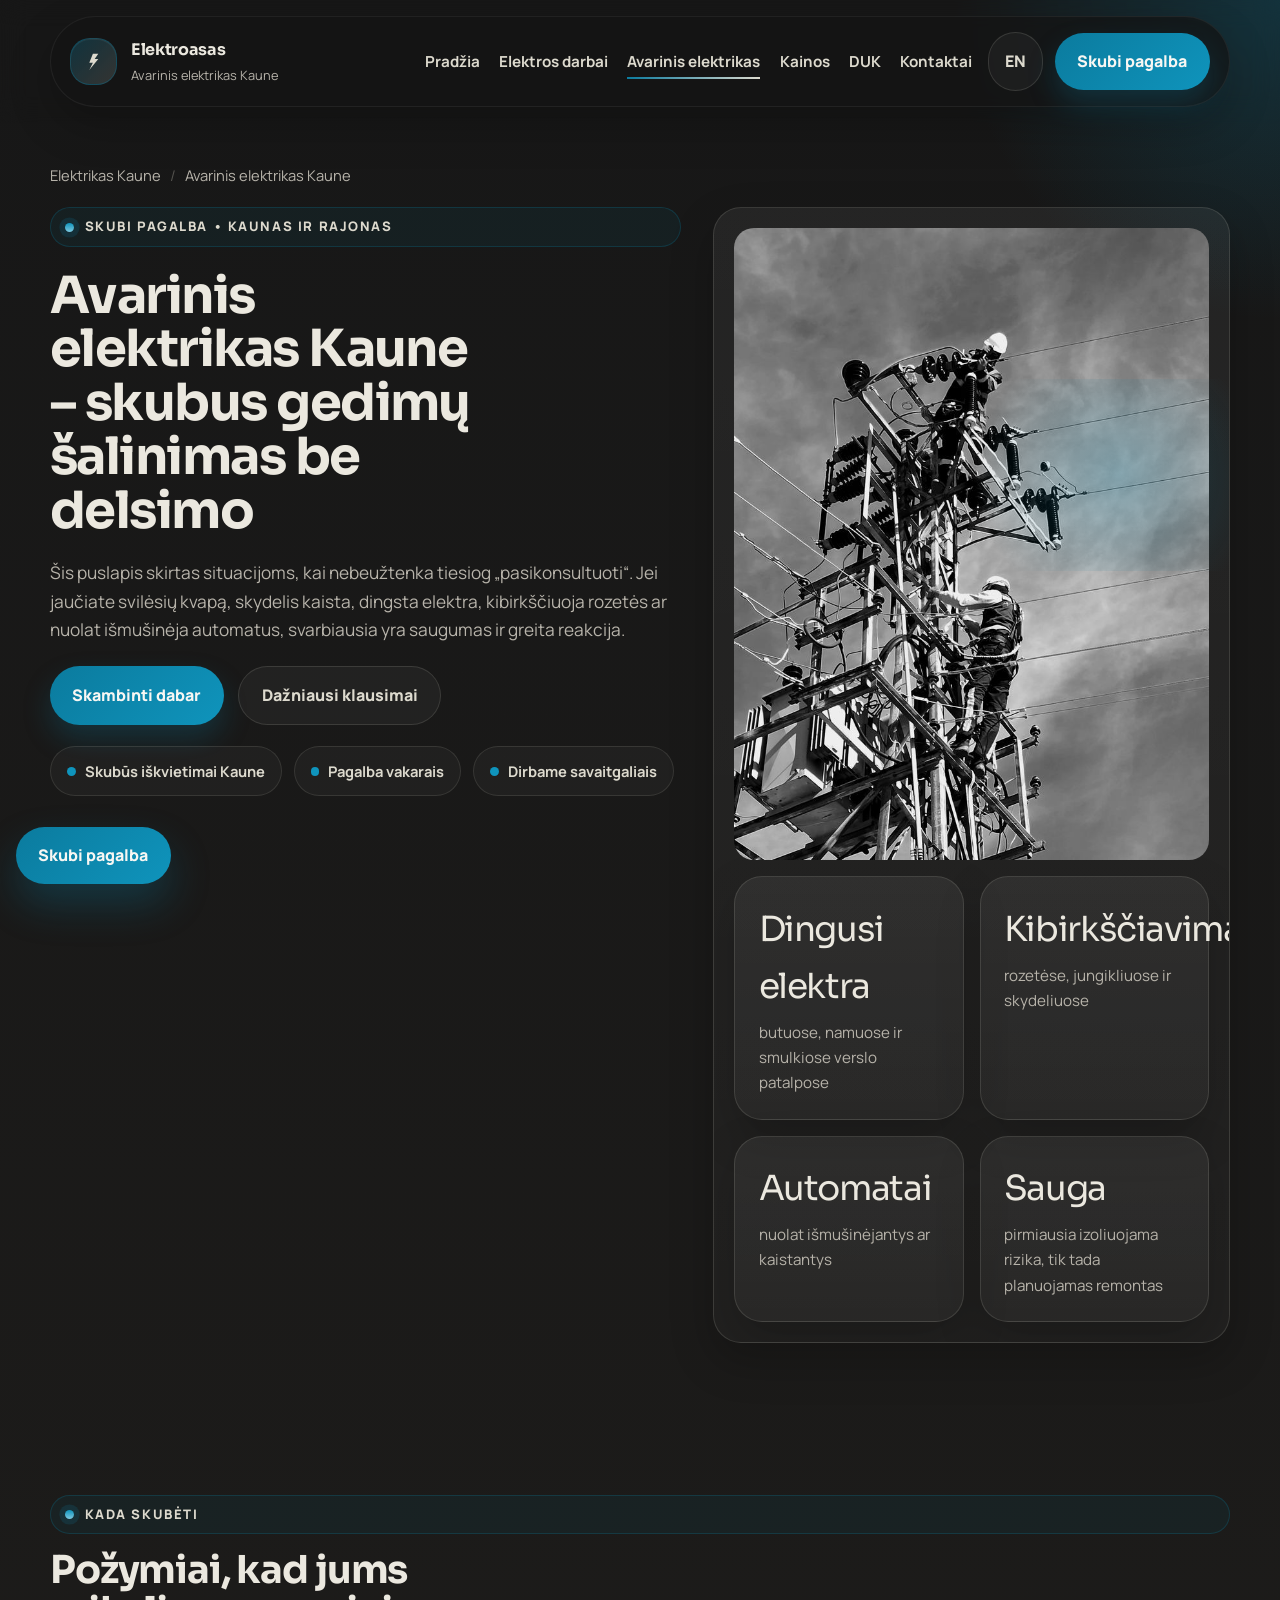
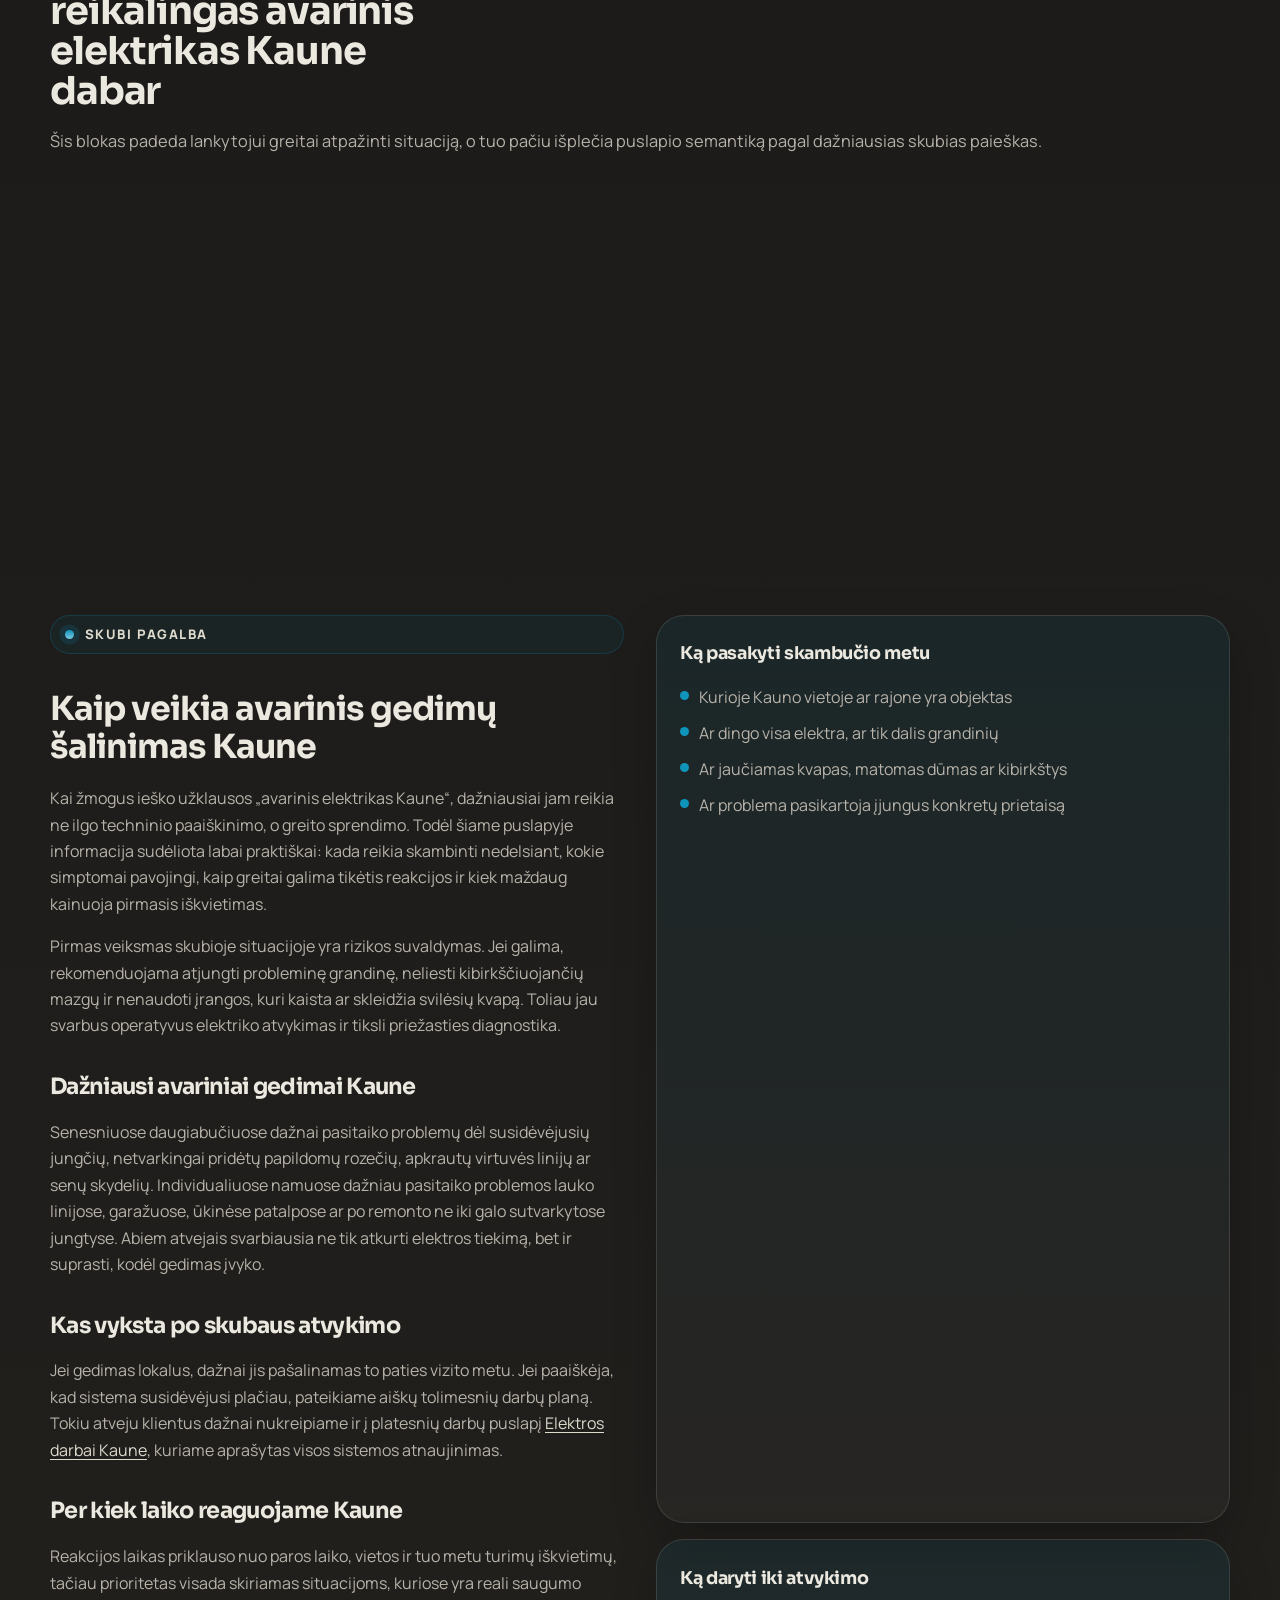
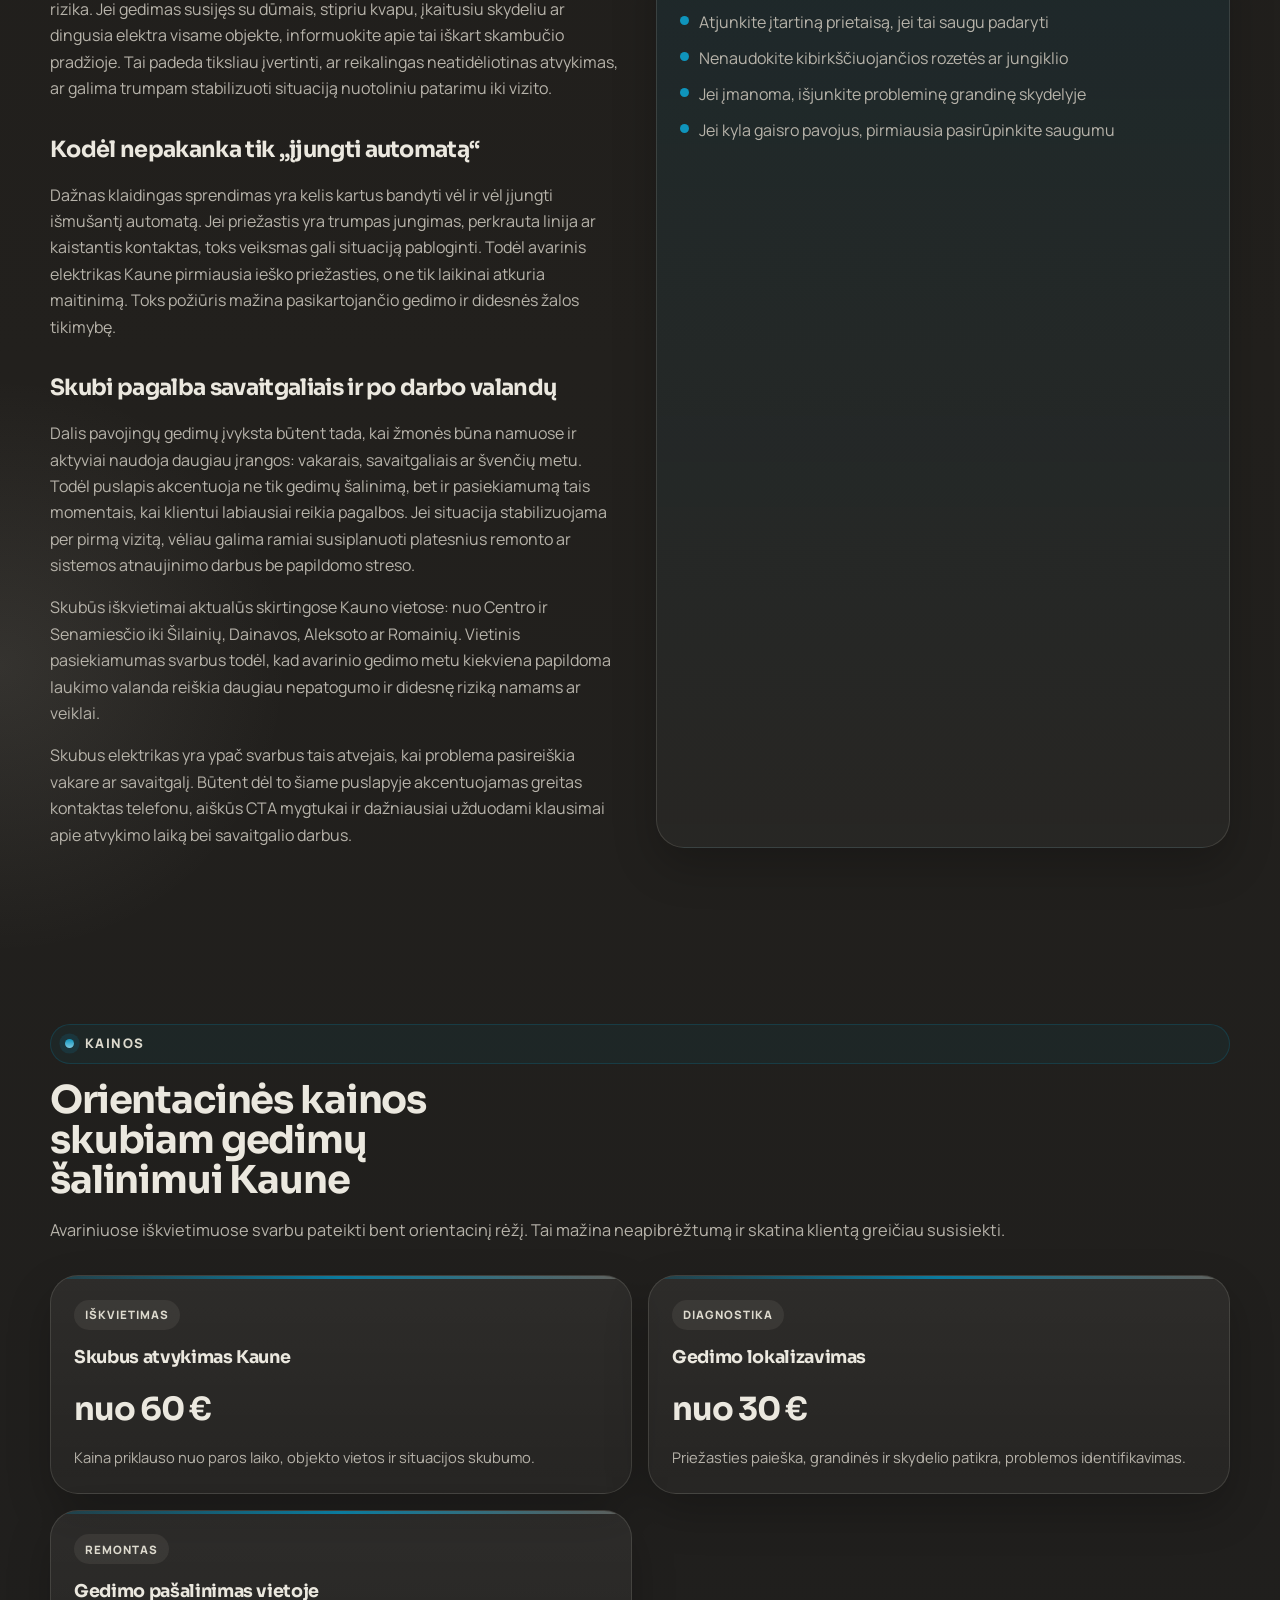
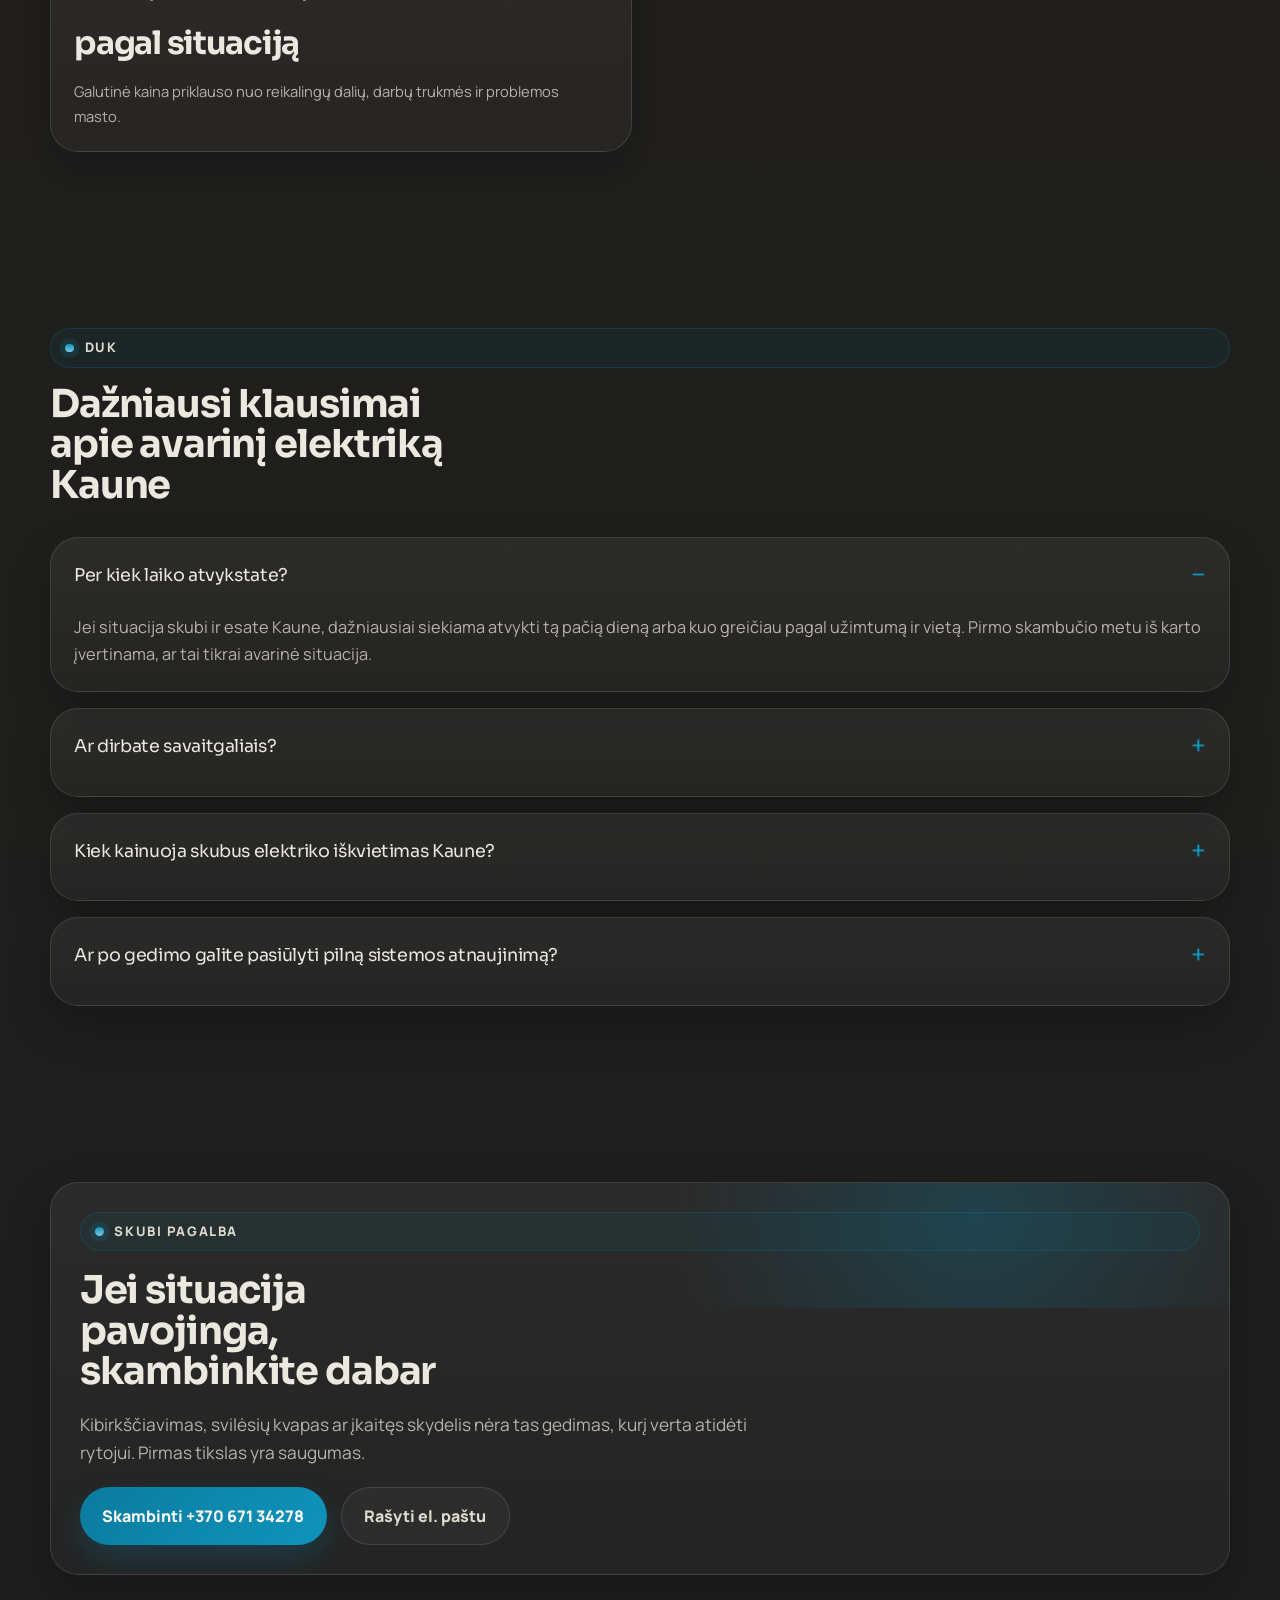
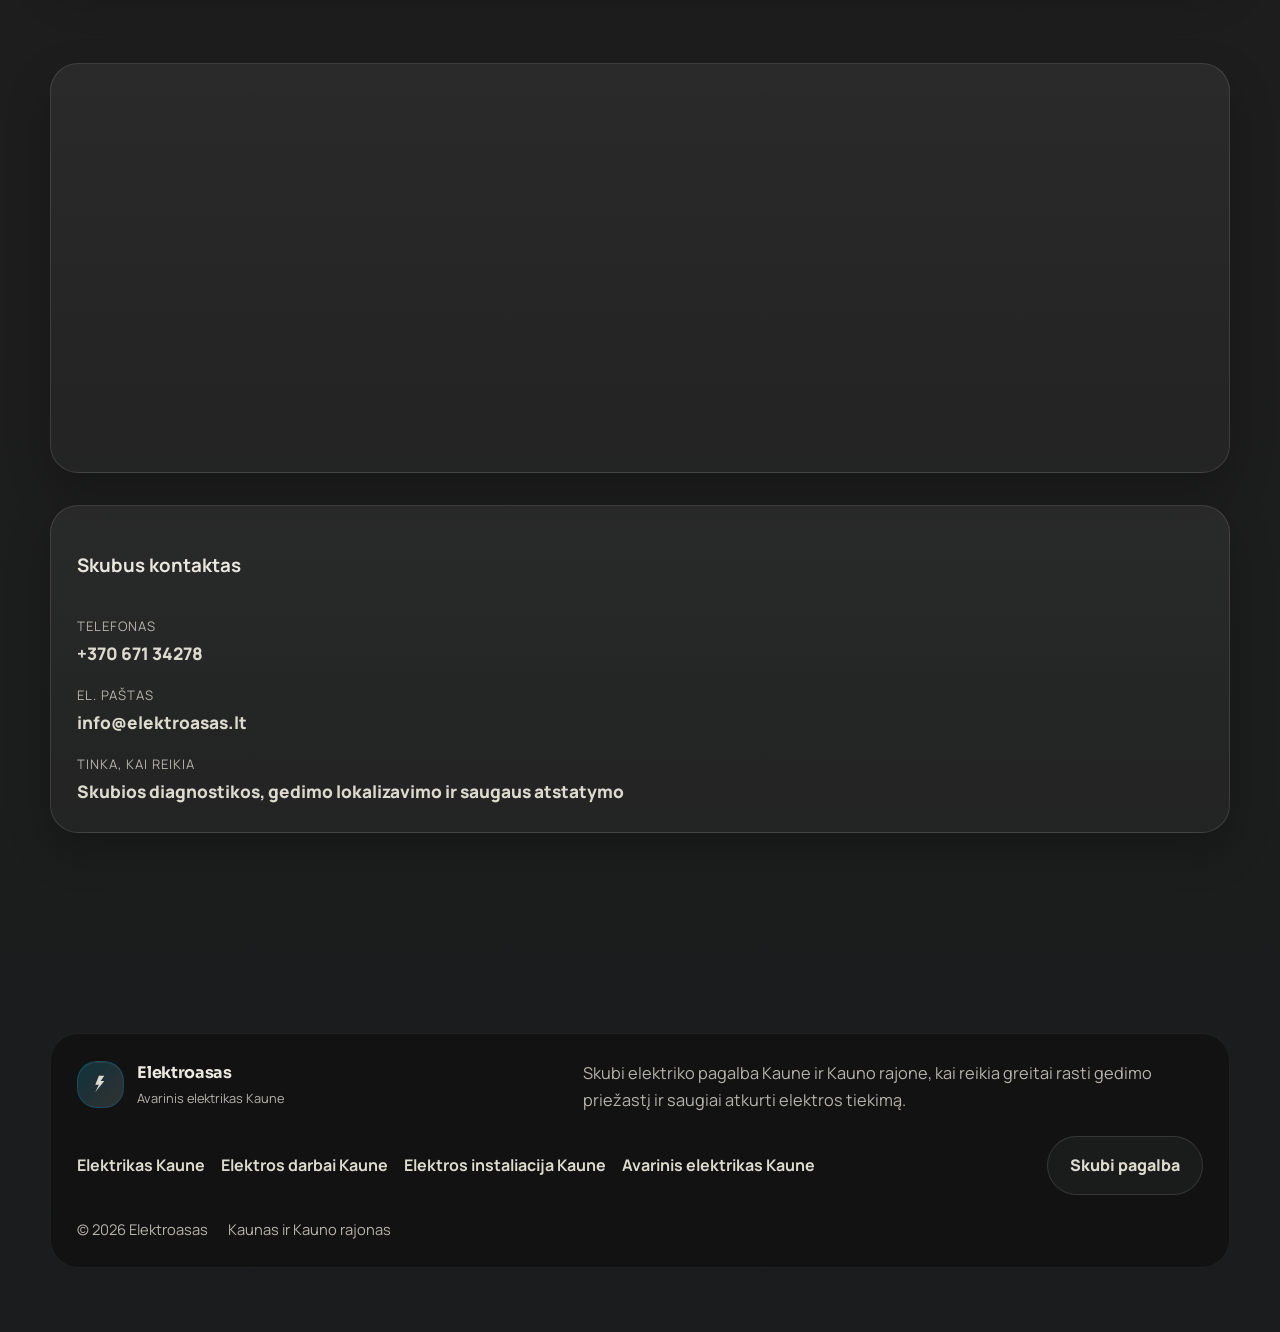
==== commit 0181007f: "Add files via upload" ====
--- a/avarinis-elektrikas-kaune/index.html
+++ b/avarinis-elektrikas-kaune/index.html
@@ -1,61 +1,192 @@
-﻿<!DOCTYPE html>
+<!DOCTYPE html>
 <html lang="lt">
 <head>
   <meta charset="UTF-8">
   <meta name="viewport" content="width=device-width, initial-scale=1.0">
-  <title>Avarinis elektrikas Kaune | Skubus gedimų šalinimas | Elektroasas</title>
-  <meta name="description" content="Avarinis elektrikas Kaune: skubus gedimų šalinimas, išmušinėjantys automatai, dingusi elektra, svilėsių kvapas, kibirkščiavimas ir skydelio problemos. Skambinkite dabar.">
+  <title>Avarinis elektrikas Kaune | Elektroasas</title>
+  <meta name="description" content="Skubus elektrikas Kaune ir Kauno rajone. Dingusi elektra, kibirkščiavimas, automatai, gedimų diagnostika. Skambinkite dabar.">
   <meta name="robots" content="index, follow">
   <meta name="theme-color" content="#212121">
-  <link rel="canonical" href="./index.html">
-  <link rel="alternate" hreflang="lt" href="./index.html">
-  <link rel="alternate" hreflang="en" href="../en/index.html">
+  <meta name="format-detection" content="telephone=yes">
+  <meta name="author" content="Elektroasas">
+  <link rel="canonical" href="https://elektroasas.lt/avarinis-elektrikas-kaune/">
+  <link rel="alternate" hreflang="lt" href="https://elektroasas.lt/avarinis-elektrikas-kaune/">
   <meta property="og:type" content="article">
   <meta property="og:locale" content="lt_LT">
-  <meta property="og:title" content="Avarinis elektrikas Kaune | Skubus gedimų šalinimas">
-  <meta property="og:description" content="Skubus elektrikas Kaune gedimų šalinimui: dingusi elektra, kibirkščiavimas, skydelio problemos ir savaitgalio iškvietimai.">
-  <meta property="og:image" content="../images/paskutinis.jpg">
+  <meta property="og:site_name" content="Elektroasas">
+  <meta property="og:url" content="https://elektroasas.lt/avarinis-elektrikas-kaune/">
+  <meta property="og:title" content="Avarinis elektrikas Kaune | Elektroasas">
+  <meta property="og:description" content="Skubus elektrikas Kaune ir Kauno rajone. Dingusi elektra, kibirkščiavimas, automatai, gedimų diagnostika. Skambinkite dabar.">
+  <meta property="og:image" content="https://elektroasas.lt/images/paskutinis.jpg">
   <meta property="og:image:alt" content="Avarinis elektrikas Kaune taiso elektros gedimą objekte">
+  <meta name="twitter:card" content="summary_large_image">
+  <meta name="twitter:title" content="Avarinis elektrikas Kaune | Elektroasas">
+  <meta name="twitter:description" content="Skubus elektrikas Kaune ir Kauno rajone. Dingusi elektra, kibirkščiavimas, automatai, gedimų diagnostika. Skambinkite dabar.">
+  <meta name="twitter:image" content="https://elektroasas.lt/images/paskutinis.jpg">
   <link rel="icon" href="../assets/favicon.svg" type="image/svg+xml">
   <link rel="preconnect" href="https://fonts.googleapis.com">
   <link rel="preconnect" href="https://fonts.gstatic.com" crossorigin>
   <link href="https://fonts.googleapis.com/css2?family=Manrope:wght@400;500;700;800&family=Sora:wght@500;700;800&display=swap" rel="stylesheet">
   <link rel="stylesheet" href="../assets/styles.css">
+  <!-- Google Search Console verification placeholder -->
+  <meta name="google-site-verification" content="PASTE_GOOGLE_SEARCH_CONSOLE_TOKEN_HERE">
+  <!-- Google Analytics 4 placeholder: replace G-XXXXXXXXXX and uncomment when ready. -->
+  <!--
+  <script async src="https://www.googletagmanager.com/gtag/js?id=G-XXXXXXXXXX"></script>
+  <script>
+    window.dataLayer = window.dataLayer || [];
+    function gtag(){dataLayer.push(arguments);}
+    gtag("js", new Date());
+    gtag("config", "G-XXXXXXXXXX");
+  </script>
+  -->
+  <!-- Google Tag Manager placeholder: replace GTM-XXXXXXX and add the matching noscript iframe after <body> if used. -->
   <script type="application/ld+json">
   {
     "@context": "https://schema.org",
     "@graph": [
       {
+        "@type": [
+          "LocalBusiness",
+          "Electrician"
+        ],
+        "@id": "https://elektroasas.lt/#elektroasas",
+        "name": "Elektroasas",
+        "description": "Elektrikas Kaune ir Kauno rajone: elektros darbai, elektros instaliacija, skydelių montavimas, gedimų šalinimas ir skubūs iškvietimai.",
+        "url": "https://elektroasas.lt/",
+        "telephone": "+37067134278",
+        "email": "info@elektroasas.lt",
+        "image": "https://elektroasas.lt/images/pirmas.jpg",
+        "logo": "https://elektroasas.lt/assets/favicon.svg",
+        "priceRange": "€€",
+        "address": {
+          "@type": "PostalAddress",
+          "addressLocality": "Kaunas",
+          "addressRegion": "Kauno apskritis",
+          "addressCountry": "LT"
+        },
+        "areaServed": [
+          {
+            "@type": "City",
+            "name": "Kaunas"
+          },
+          {
+            "@type": "AdministrativeArea",
+            "name": "Kauno rajonas"
+          }
+        ],
+        "knowsAbout": [
+          "Elektrikas Kaune",
+          "Elektros darbai Kaune",
+          "Avarinis elektrikas Kaune",
+          "Elektros instaliacija Kaune",
+          "Skydelių montavimas"
+        ],
+        "hasOfferCatalog": {
+          "@type": "OfferCatalog",
+          "name": "Elektriko paslaugos Kaune",
+          "itemListElement": [
+            {
+              "@type": "Offer",
+              "url": "https://elektroasas.lt/elektros-darbai-kaune/",
+              "itemOffered": {
+                "@type": "Service",
+                "name": "Elektros darbai Kaune"
+              }
+            },
+            {
+              "@type": "Offer",
+              "url": "https://elektroasas.lt/elektros-instaliacija-kaune/",
+              "itemOffered": {
+                "@type": "Service",
+                "name": "Elektros instaliacija Kaune"
+              }
+            },
+            {
+              "@type": "Offer",
+              "url": "https://elektroasas.lt/avarinis-elektrikas-kaune/",
+              "itemOffered": {
+                "@type": "Service",
+                "name": "Avarinis elektrikas Kaune"
+              }
+            }
+          ]
+        }
+      },
+      {
         "@type": "Service",
-        "@id": "#service",
+        "@id": "https://elektroasas.lt/avarinis-elektrikas-kaune/#service",
         "name": "Avarinis elektrikas Kaune",
-        "serviceType": "Skubus gedimų šalinimas",
-        "areaServed": {
-          "@type": "City",
-          "name": "Kaunas"
+        "serviceType": "Skubus elektros gedimų šalinimas",
+        "url": "https://elektroasas.lt/avarinis-elektrikas-kaune/",
+        "areaServed": [
+          {
+            "@type": "City",
+            "name": "Kaunas"
+          },
+          {
+            "@type": "AdministrativeArea",
+            "name": "Kauno rajonas"
+          }
+        ],
+        "provider": {
+          "@id": "https://elektroasas.lt/#elektroasas"
         },
-        "provider": {
-          "@type": "Electrician",
-          "name": "Elektroasas",
-          "telephone": "+37067134278"
-        },
-        "description": "Avarinis elektrikas Kaune, padedantis dingus elektrai, kibirkščiuojant instaliacijai, išmušinėjant automatams ar jaučiant svilėsių kvapą."
+        "description": "Avarinis elektrikas Kaune ir Kauno rajone, padedantis dingus elektrai, kibirkščiuojant instaliacijai, išmušinėjant automatams ar jaučiant svilėsių kvapą."
+      },
+      {
+        "@type": "FAQPage",
+        "@id": "https://elektroasas.lt/avarinis-elektrikas-kaune/#faq",
+        "mainEntity": [
+          {
+            "@type": "Question",
+            "name": "Per kiek laiko atvykstate?",
+            "acceptedAnswer": {
+              "@type": "Answer",
+              "text": "Jei situacija skubi ir esate Kaune, siekiama atvykti tą pačią dieną arba kuo greičiau pagal užimtumą ir vietą."
+            }
+          },
+          {
+            "@type": "Question",
+            "name": "Ar dirbate savaitgaliais?",
+            "acceptedAnswer": {
+              "@type": "Answer",
+              "text": "Taip, avarinis elektrikas Kaune gali atvykti ir savaitgaliais, kai problema nebegali laukti darbo dienos."
+            }
+          },
+          {
+            "@type": "Question",
+            "name": "Kiek kainuoja skubus elektriko iškvietimas Kaune?",
+            "acceptedAnswer": {
+              "@type": "Answer",
+              "text": "Skubaus iškvietimo kaina dažniausiai prasideda nuo 60 eurų, tačiau tikslų įvertinimą lemia atvykimo laikas, gedimo sudėtingumas ir darbų apimtis."
+            }
+          },
+          {
+            "@type": "Question",
+            "name": "Ar po gedimo galite pasiūlyti pilną sistemos atnaujinimą?",
+            "acceptedAnswer": {
+              "@type": "Answer",
+              "text": "Taip. Jei problema susijusi su visa instaliacija ar skydeliu, galime suplanuoti platesnius elektros darbus Kaune."
+            }
+          }
+        ]
       },
       {
         "@type": "BreadcrumbList",
-        "@id": "#breadcrumbs",
+        "@id": "https://elektroasas.lt/avarinis-elektrikas-kaune/#breadcrumbs",
         "itemListElement": [
           {
             "@type": "ListItem",
             "position": 1,
             "name": "Elektrikas Kaune",
-            "item": "../elektrikas-kaune/index.html"
+            "item": "https://elektroasas.lt/"
           },
           {
             "@type": "ListItem",
             "position": 2,
             "name": "Avarinis elektrikas Kaune",
-            "item": "./index.html"
+            "item": "https://elektroasas.lt/avarinis-elektrikas-kaune/"
           }
         ]
       }
@@ -68,7 +199,7 @@
     <header class="site-header">
       <div class="container">
         <div class="header-bar">
-          <a class="brand" href="../elektrikas-kaune/index.html" aria-label="Elektroasas pradžia">
+          <a class="brand" href="/" aria-label="Elektroasas pradžia">
             <span class="brand-mark" aria-hidden="true">
               <svg viewBox="0 0 24 24" fill="none">
                 <path d="M7 3h10l-4 6h4l-10 12 4-8H7l4-10Z" fill="currentColor"/>
@@ -88,15 +219,15 @@
 
           <nav class="nav" data-nav-panel aria-label="Pagrindinė navigacija">
             <div class="nav-links">
-              <a class="nav-link" href="../elektrikas-kaune/index.html">Pradžia</a>
-              <a class="nav-link" href="../elektros-darbai-kaune/index.html">Elektros darbai</a>
-              <a class="nav-link" href="./index.html" aria-current="page">Avarinis elektrikas</a>
+              <a class="nav-link" href="/">Pradžia</a>
+              <a class="nav-link" href="/elektros-darbai-kaune/">Elektros darbai</a>
+              <a class="nav-link" href="/avarinis-elektrikas-kaune/" aria-current="page">Avarinis elektrikas</a>
               <a class="nav-link" href="#kainos">Kainos</a>
               <a class="nav-link" href="#duk">DUK</a>
-              <a class="nav-link" href="#kontaktai">Kontaktai</a>
+              <a class="nav-link" href="/kontaktai/">Kontaktai</a>
             </div>
             <div class="nav-actions">
-              <a class="language-link" href="../en/index.html" lang="en" hreflang="en">EN</a>
+              <a class="language-link" href="/en/" lang="en" hreflang="en">EN</a>
               <a class="nav-phone" href="tel:+37067134278">Skubi pagalba</a>
             </div>
           </nav>
@@ -108,13 +239,13 @@
       <section class="page-hero">
         <div class="container">
           <ol class="breadcrumbs">
-            <li><a href="../elektrikas-kaune/index.html">Elektrikas Kaune</a></li>
+            <li><a href="/">Elektrikas Kaune</a></li>
             <li><span>Avarinis elektrikas Kaune</span></li>
           </ol>
 
           <div class="hero-grid">
             <div class="hero-copy reveal">
-              <span class="eyebrow">Pagrindinis raktažodis • avarinis elektrikas Kaune</span>
+              <span class="eyebrow">Skubi pagalba • Kaunas ir rajonas</span>
               <h1 class="page-title">Avarinis elektrikas Kaune – skubus gedimų šalinimas be delsimo</h1>
               <p class="lead">Šis puslapis skirtas situacijoms, kai nebeužtenka tiesiog „pasikonsultuoti“. Jei jaučiate svilėsių kvapą, skydelis kaista, dingsta elektra, kibirkščiuoja rozetės ar nuolat išmušinėja automatus, svarbiausia yra saugumas ir greita reakcija.</p>
               <div class="button-row">
@@ -193,7 +324,7 @@
               <h3>Dažniausi avariniai gedimai Kaune</h3>
               <p>Senesniuose daugiabučiuose dažnai pasitaiko problemų dėl susidėvėjusių jungčių, netvarkingai pridėtų papildomų rozečių, apkrautų virtuvės linijų ar senų skydelių. Individualiuose namuose dažniau pasitaiko problemos lauko linijose, garažuose, ūkinėse patalpose ar po remonto ne iki galo sutvarkytose jungtyse. Abiem atvejais svarbiausia ne tik atkurti elektros tiekimą, bet ir suprasti, kodėl gedimas įvyko.</p>
               <h3>Kas vyksta po skubaus atvykimo</h3>
-              <p>Jei gedimas lokalus, dažnai jis pašalinamas to paties vizito metu. Jei paaiškėja, kad sistema susidėvėjusi plačiau, pateikiame aiškų tolimesnių darbų planą. Tokiu atveju klientus dažnai nukreipiame ir į platesnių darbų puslapį <a class="text-link" href="../elektros-darbai-kaune/index.html">Elektros darbai Kaune</a>, kuriame aprašytas visos sistemos atnaujinimas.</p>
+              <p>Jei gedimas lokalus, dažnai jis pašalinamas to paties vizito metu. Jei paaiškėja, kad sistema susidėvėjusi plačiau, pateikiame aiškų tolimesnių darbų planą. Tokiu atveju klientus dažnai nukreipiame ir į platesnių darbų puslapį <a class="text-link" href="/elektros-darbai-kaune/">Elektros darbai Kaune</a>, kuriame aprašytas visos sistemos atnaujinimas.</p>
               <h3>Per kiek laiko reaguojame Kaune</h3>
               <p>Reakcijos laikas priklauso nuo paros laiko, vietos ir tuo metu turimų iškvietimų, tačiau prioritetas visada skiriamas situacijoms, kuriose yra reali saugumo rizika. Jei gedimas susijęs su dūmais, stipriu kvapu, įkaitusiu skydeliu ar dingusia elektra visame objekte, informuokite apie tai iškart skambučio pradžioje. Tai padeda tiksliau įvertinti, ar reikalingas neatidėliotinas atvykimas, ar galima trumpam stabilizuoti situaciją nuotoliniu patarimu iki vizito.</p>
               <h3>Kodėl nepakanka tik „įjungti automatą“</h3>
@@ -328,7 +459,7 @@
         <div class="footer-inner">
           <div class="footer-top">
             <div>
-              <a class="brand" href="../elektrikas-kaune/index.html">
+              <a class="brand" href="/">
                 <span class="brand-mark" aria-hidden="true">
                   <svg viewBox="0 0 24 24" fill="none">
                     <path d="M7 3h10l-4 6h4l-10 12 4-8H7l4-10Z" fill="currentColor"/>
@@ -340,14 +471,14 @@
                 </span>
               </a>
             </div>
-            <p class="footer-copy">Puslapis specialiai orientuotas į užklausą „avarinis elektrikas Kaune“, todėl tekstas, DUK, kainos ir CTA blokai skirti skubios pagalbos paieškai.</p>
+            <p class="footer-copy">Skubi elektriko pagalba Kaune ir Kauno rajone, kai reikia greitai rasti gedimo priežastį ir saugiai atkurti elektros tiekimą.</p>
           </div>
           <div class="footer-nav">
             <div class="footer-links">
-              <a href="../elektrikas-kaune/index.html">Elektrikas Kaune</a>
-              <a href="../elektros-darbai-kaune/index.html">Elektros darbai Kaune</a>
-              <a href="../elektros-instaliacija-kaune/index.html">Elektros instaliacija Kaune</a>
-              <a href="./index.html">Avarinis elektrikas Kaune</a>
+              <a href="/">Elektrikas Kaune</a>
+              <a href="/elektros-darbai-kaune/">Elektros darbai Kaune</a>
+              <a href="/elektros-instaliacija-kaune/">Elektros instaliacija Kaune</a>
+              <a href="/avarinis-elektrikas-kaune/">Avarinis elektrikas Kaune</a>
             </div>
             <a class="button button-secondary" href="tel:+37067134278">Skubi pagalba</a>
           </div>
@@ -367,6 +498,6 @@
   <script src="../assets/app.js"></script>
 </body>
 </html>
-
-
-
+
+
+
